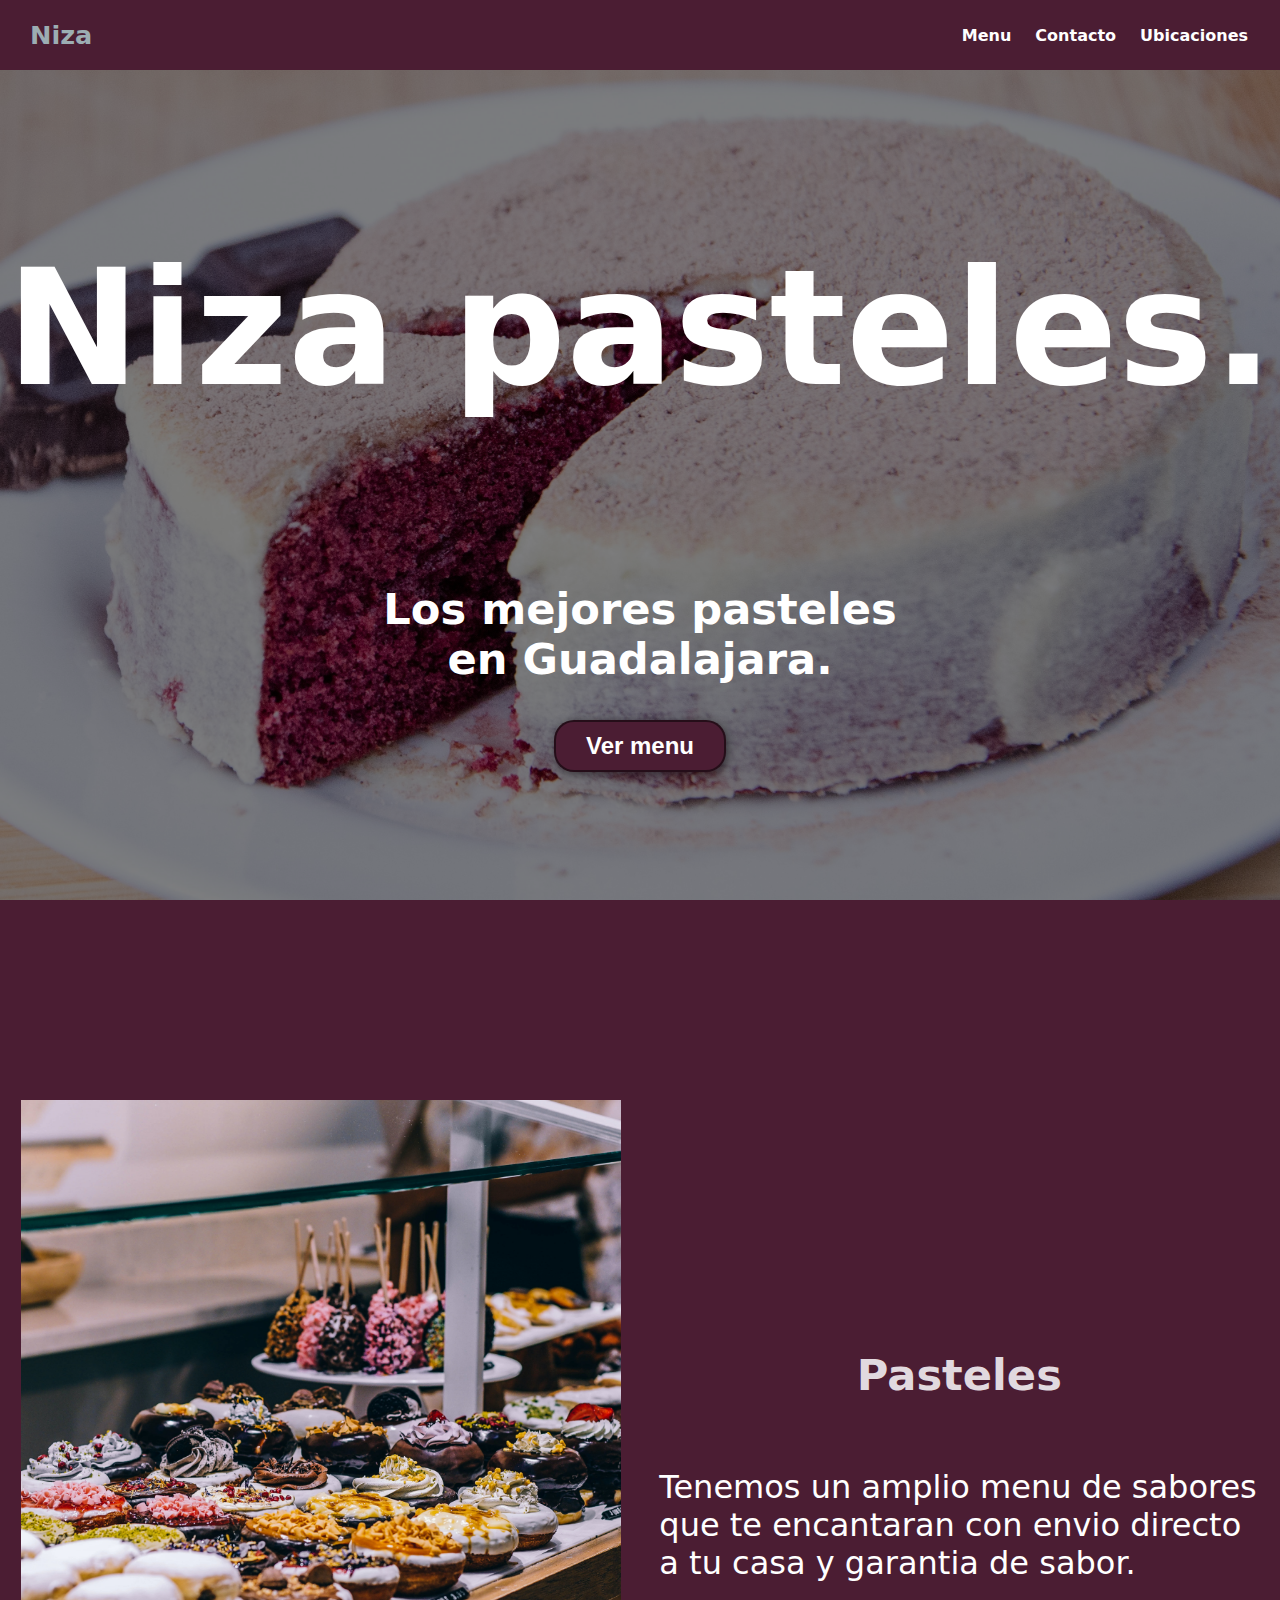
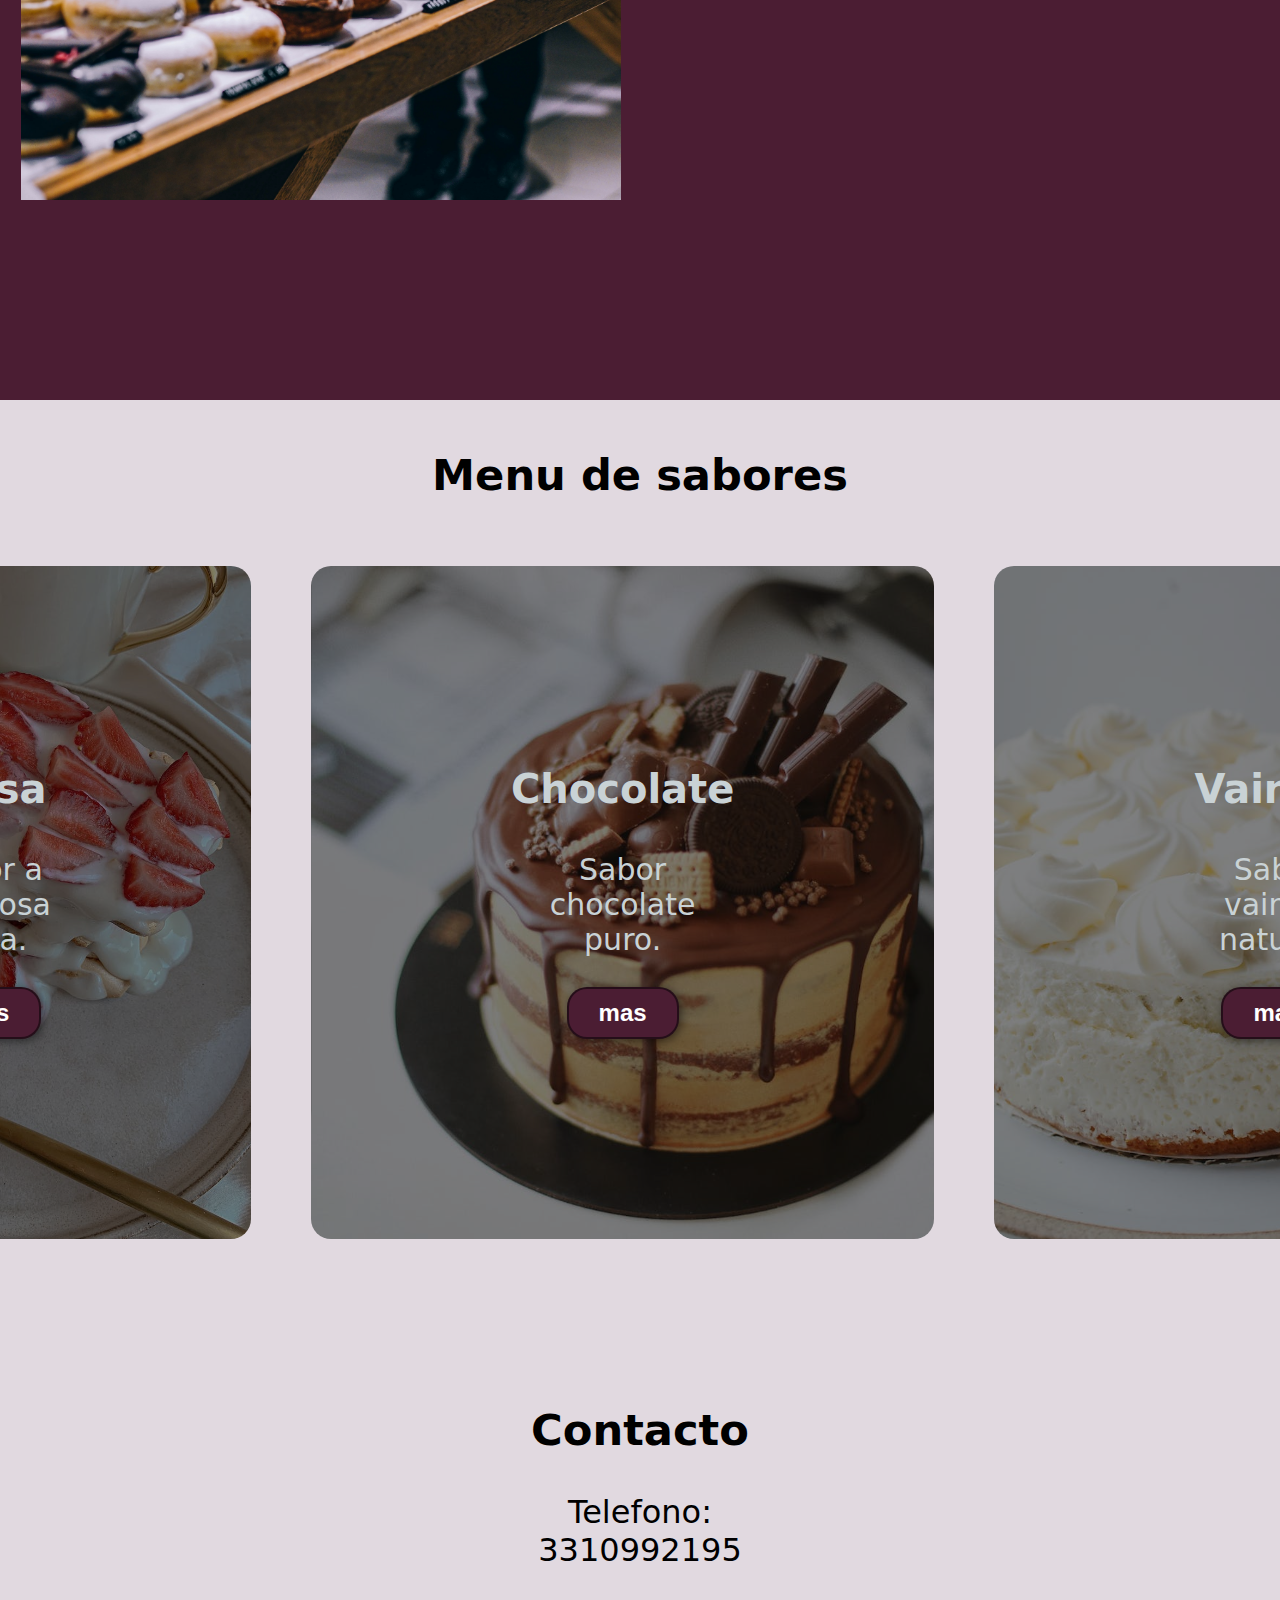
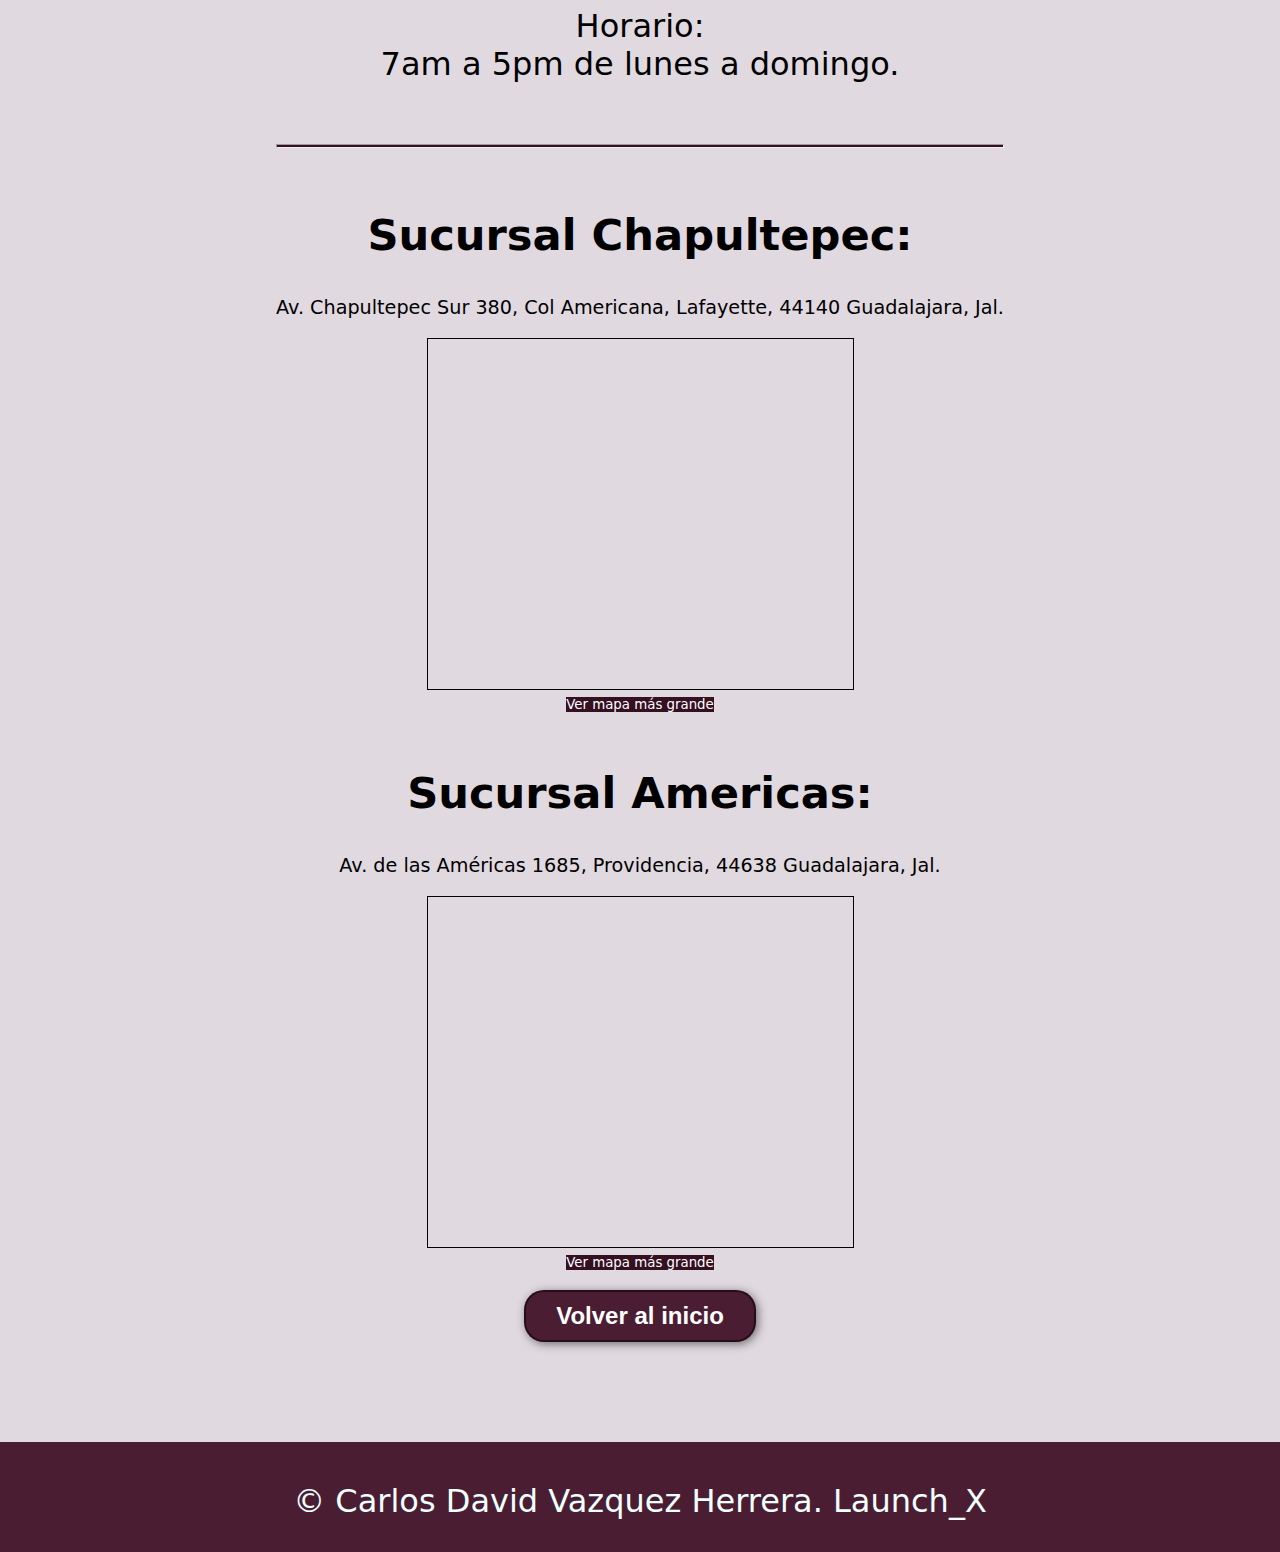
==== index.html @ 4c8d2325 "arreglos menores" ====
<!DOCTYPE html>
<html lang="en">
<head>
    <meta charset="UTF-8">
    <meta http-equiv="X-UA-Compatible" content="IE=edge">
    <meta name="viewport" content="width=device-width, initial-scale=1.0">
    <link rel="shortcut icon" href="./img/favicon.png">
    <link rel="stylesheet" href="./css/estilos_index.css">
    <title>Niza</title>
</head>
<body>
    <!--Barra de navegacion-->
    <header id="header">
        <div class="container">
            <p class="logo">Niza</p>
            <nav>
                <a href="#Menusabores">Menu</a>
                <a href="#envios">Contacto</a>
                <a href="#sucursales">Ubicaciones</a>
            </nav>
        </div>
    </header>

    <!--Encabezado de la pagina-->
    <section id="encabezado">
        <h1>Niza pasteles.</h1><br>
        <h2>Los mejores pasteles <br>en Guadalajara.</h2>
        <button><a href="./html/pedidios.html">Ver menu</a></button>
    </section>

    <!--Pasteles-->
    <section id="Pasteles">
        <div class="container">
            <div class="img-container"></div>
            <div class="texto">
                <h2><span class="color-acento">Pasteles</span></h2>
                <p>Tenemos un amplio menu de sabores que te encantaran con envio directo a tu casa y garantia de sabor.</p>
            </div>
        </div>
    </section>

    <!--Menu de sabores-->
    <section id="menuSabores">
        <div class="container">
            <h2 id="Menusabores">Menu de sabores</h2>
                <div class="sabores">
                    <div class="carta">
                        <h3>Fresa</h3>
                        <p>Sabor a deliciosa fresa.</p>
                        <button><a href="./html/pedidios.html">mas</a></button>
                    </div>
                    <div class="carta">
                        <h3>Chocolate</h3>
                        <p>Sabor chocolate puro.</p>
                        <button><a href="./html/pedidios.html">mas</a></button>
                    </div>
                    <div class="carta">
                        <h3>Vainilla</h3>
                        <p>Sabor vainilla natural.</p>
                        <button><a href="./html/pedidios.html">mas</a></button>
                    </div>
                </div>
        </div>
    </section>

    <!--Seccion de envios-->
    <section id="envios">
        <div class="container">
            <h2>Contacto</h2> 
            <p>Telefono:<br>3310992195<br><br>Horario:<br>7am a 5pm de lunes a domingo.</p><br><hr><br>
            <h2 id="sucursales">Sucursal Chapultepec:</h2>
            <h3>Av. Chapultepec Sur 380, Col Americana, Lafayette, 44140 Guadalajara, Jal.</h3>
            <iframe width="425" height="350" frameborder="0" scrolling="no" marginheight="0" marginwidth="0"
                src="https://www.openstreetmap.org/export/embed.html?bbox=-103.37368726730348%2C20.674643052337935%2C-103.36472868919374%2C20.67930056790069&amp;layer=mapnik"
                style="border: 1px solid black"></iframe><br /><small><a class="linkmap"
                    href="https://www.openstreetmap.org/#map=18/20.67697/-103.36921">Ver mapa más grande</a></small> <br><br>
            <h2>Sucursal Americas:</h2>
            <h3>Av. de las Américas 1685, Providencia, 44638 Guadalajara, Jal.</h3>
            <iframe width="425" height="350" frameborder="0" scrolling="no" marginheight="0" marginwidth="0"
                src="https://www.openstreetmap.org/export/embed.html?bbox=-103.37772667407991%2C20.687741950607055%2C-103.36876809597017%2C20.69239906419037&amp;layer=mapnik"
                style="border: 1px solid black"></iframe><br /><small><a class="linkmap"
                    href="https://www.openstreetmap.org/#map=18/20.69007/-103.37325">Ver mapa más grande</a></small><br><br>
            <button><a href="#header">Volver al inicio</a></button>
        </div>
    </section>
    <footer>
        <div class="container">
            <p>&copy; Carlos David Vazquez Herrera. Launch_X</p>
        </div>
    </footer>
</body>
</html>
---- css/estilos_index.css ----
html {
    scroll-behavior: smooth;
    scroll-padding: 90px;
    background-color:#4b1d33;
}
body{
    font-family:system-ui, -apple-system, BlinkMacSystemFont, 'Segoe UI', Roboto, Oxygen, Ubuntu, Cantarell, 'Open Sans', 'Helvetica Neue', sans-serif;
    margin: 0;
}
h1 { font-size: 3.5em;}
h2 { font-size: 2.7em;}
h3 { font-size: 2.5em;}
p {font-size: 2.0em;}
ul {list-style: none;}
li {font-size: 1.25em;}
a { 
    text-decoration: none;
    color: #ffffff;
} 
hr{
    background-color: #341021;
    padding: 1px;
}

button{
    font-size: 1.5em;
    font-weight: bold;
    padding: 10px 30px;
    border-radius: 20px;
    border: 2px solid rgba(0, 0, 0, 0.5);
    box-shadow: 2px 2px 10px rgba(0, 0, 0, 0.5);
    color: rgb(255, 255, 255);
    background-color: #4b1d33;
}
button:hover{
    background-color: #341021;
}
.container{
    max-width: 1400px;
    margin: auto;
}
.color-acento{
    color: #e1d9df;
}

header {
    background-color: #4b1d33;
    color: rgb(255, 255, 255);
}
header .logo{
    margin: 0;
    padding: 20px 30px;
    font-weight: bold;
    font-size: 1.6em;
}
.logo:hover{
    color: rgb(156,173,179);
}
header .container{
    display: flex;
    flex-direction: column;
    align-items: center;
}
header nav{
    display: flex;
    flex-direction: column;
    text-align: center;
    padding-bottom: 23px;
}
header a{
    padding: 5px 12px;
    text-decoration: none;
    font-weight: bold;
    color: rgb(255, 255, 255);
}
header a:hover{
    color: rgb(156, 173, 179);
}

#encabezado{
    display: flex;
    align-items: center;
    justify-content: center;
    text-align: center;
    flex-direction: column;
    height: 100vh;
    color: rgb(255, 255, 255);
    background-image:linear-gradient(
        0deg,
            rgba(0, 0, 0, 0.5),
            rgba(0, 0, 0, 0.5)
    )
    ,url("../img/pastel-encabezado.jpg");
    background-repeat: no-repeat;
    background-size: cover;
    background-position: center center;
}

#Pasteles .container{
    text-align: center;
    padding: 200px 12px;
    color: rgb(255, 255, 255);
    background-color: #4b1d33;
}
#menuSabores{
    background-color: #e1d9e0; 
    text-align: center;

}
#menuSabores .container{
    padding: 0px 12px;
    padding-top: 100px;
}
#menuSabores h2{
    margin-top: 0;
}
#menuSabores p{
    display: none;
    font-size: 3.2em;
}
#menuSabores .carta{
    background-position: center center;
    background-size: cover;
    color: rgb(201, 210, 213);
    padding: 50px;
    margin: 30px;
    border-radius: 20px;
}
.carta:first-child {
    background-image: linear-gradient(0deg,
            rgba(0, 0, 0, 0.5),
            rgba(0, 0, 0, 0.5)), url("../img/pastel-fresa.jpeg");

}

.carta:nth-child(2) {
    background-image: linear-gradient(0deg,
            rgba(0, 0, 0, 0.5),
            rgba(0, 0, 0, 0.5)), url("../img/pastel-chocolate.jpeg");
}


.carta:nth-child(3) {
    background-image: linear-gradient(0deg,
            rgba(0, 0, 0, 0.5),
            rgba(0, 0, 0, 0.5)), url("../img/pastel-vainilla.jpeg");
}

#menuSabores .container {
    text-align: center;
    padding: 100px 12px;
    padding-top: 50px;
}

#envios {
    display: flex;
    flex-direction: column;
    justify-content: center;
    align-items: center;
    text-align: center;
    background-color: #e1d9e0;
    height: auto;
    /*padding-bottom: 300px; */
}
#envios h3 {
    font-size: larger;
    font-weight: lighter;
}
#envios p{
    padding: 2px 100px;
}
#envios .linkmap{
    background-color: #341021;
}

#envios button{
    color: rgb(255, 255, 255);
    margin-bottom: 100px;
}
footer .container{
    height: 110px;
    display: flex;
    justify-content: center;
    align-items: flex-end;
    color: azure;
}

@media (min-width: 720px){
    header{
        position:fixed;
        width: 100%;
    }
    header .container{
        flex-direction: row;
        justify-content: space-between;
    }
    header nav{
        flex-direction: row;
        padding-bottom: 0;
        padding-right: 20px;
    }
    #encabezado h1{
        font-size: 10em;
    }
    #Pasteles .container{
        display: flex;
        justify-content: space-evenly;
    }
    #Pasteles .texto{
        width: 50%;
        max-width: 600px;
        text-align: initial;
        padding-left: 30px;
        display: flex;
        flex-direction: column;
        align-items: center;
    }
    #Pasteles h2{
        margin-top: 250px;
    }
    #Pasteles .img-container{
        background-image: url("../img/pasteles.jpg");
        background-size: cover;
        background-position: center center;
        height: 700px;
        width: 600px;
    }
    #menuSabores .sabores{
        display: flex;
        justify-content: center;
    }
    #menuSabores p{
        display: block;
        margin-bottom: 30px;
        font-size: 30px;
    }
    #menuSabores h3{
        margin-top: 0;
    }
    #menuSabores .carta{
        padding: 200px;
        background-size: cover;
    }
    #sabores .container{
        text-align: initial;
    }
    
}
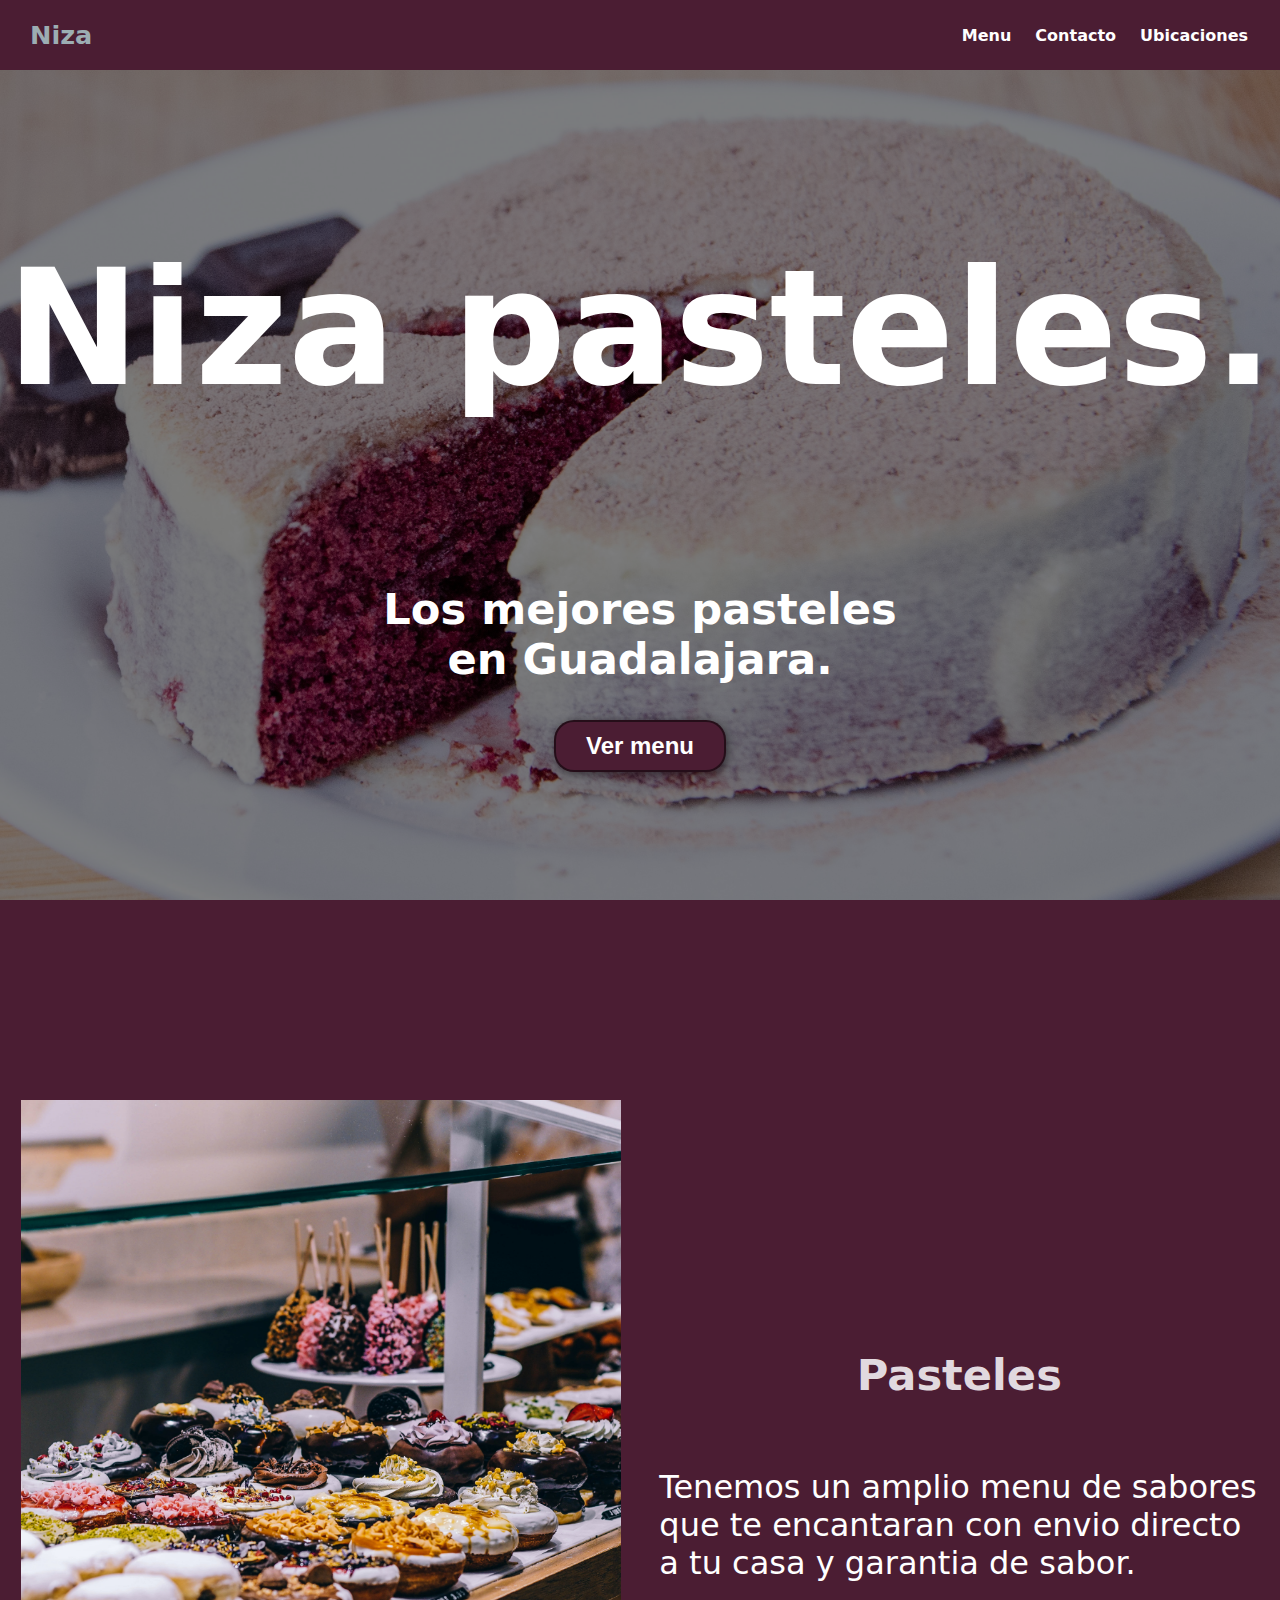
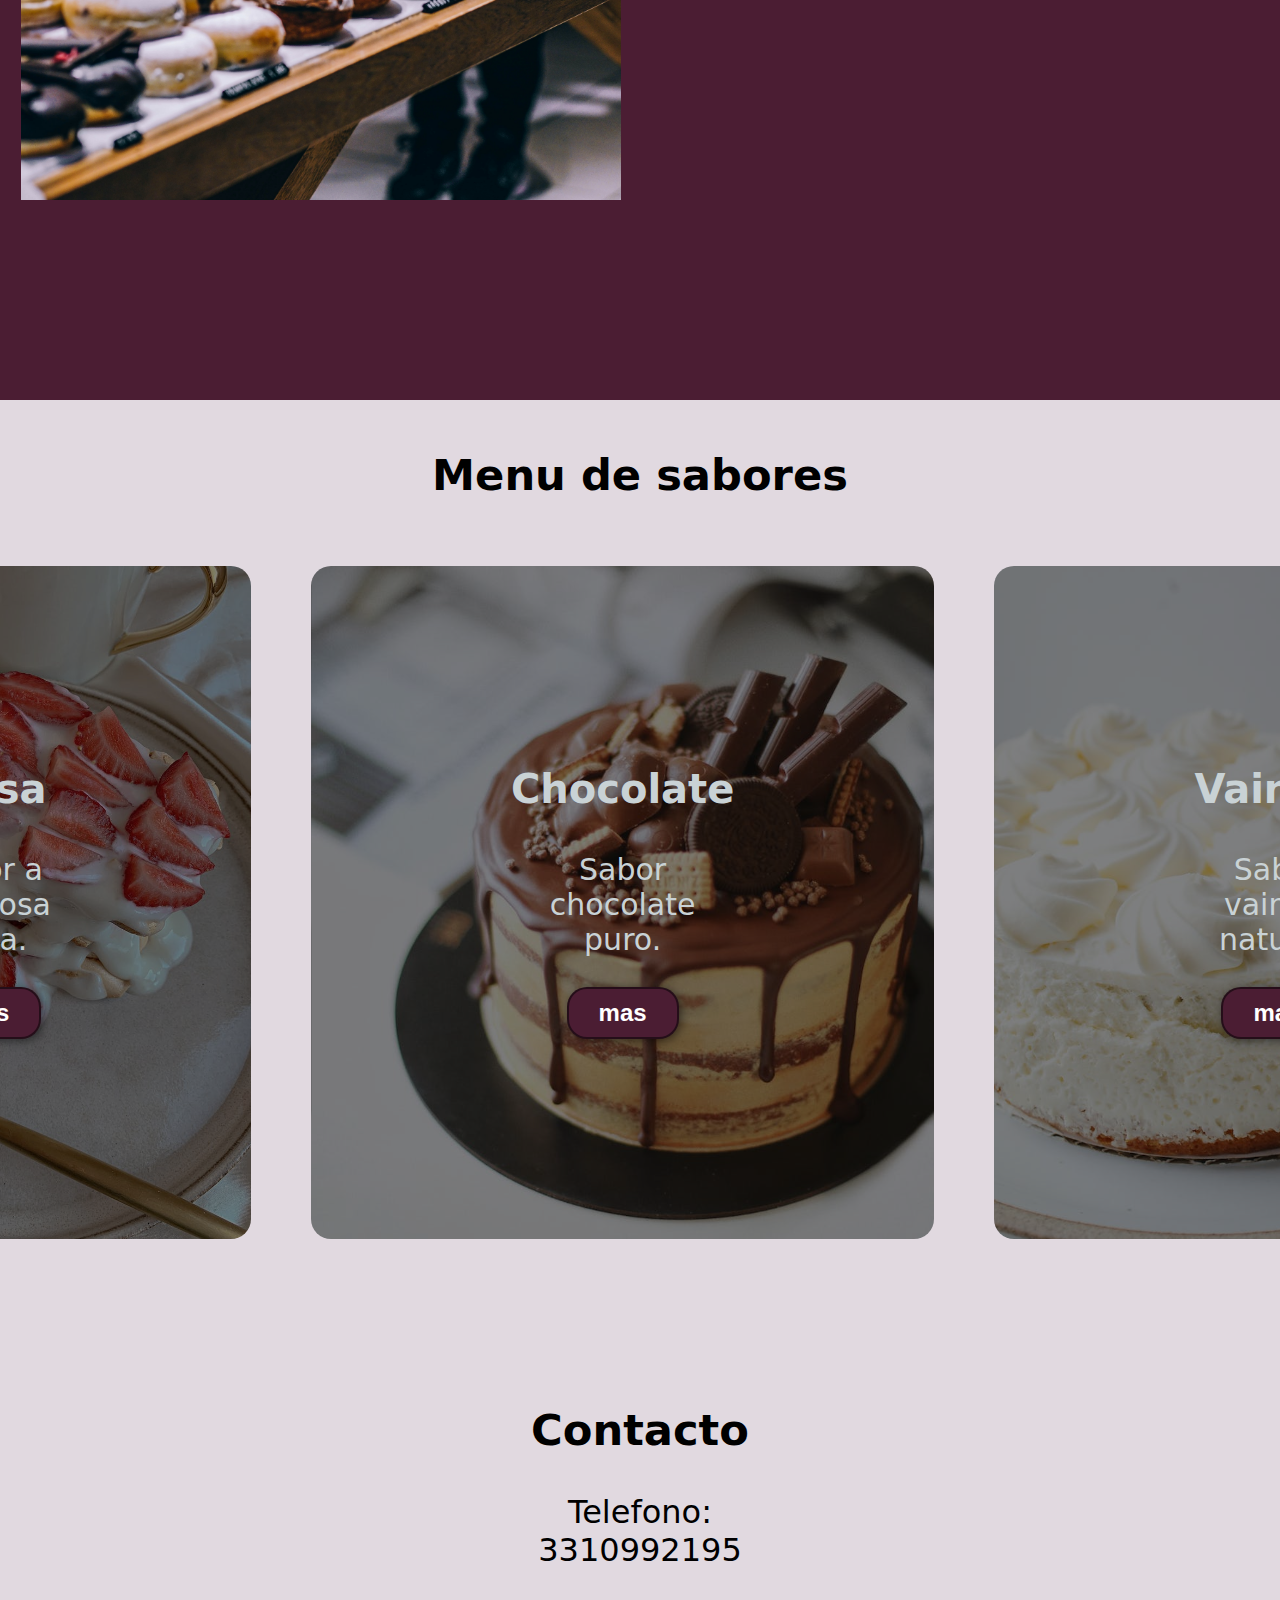
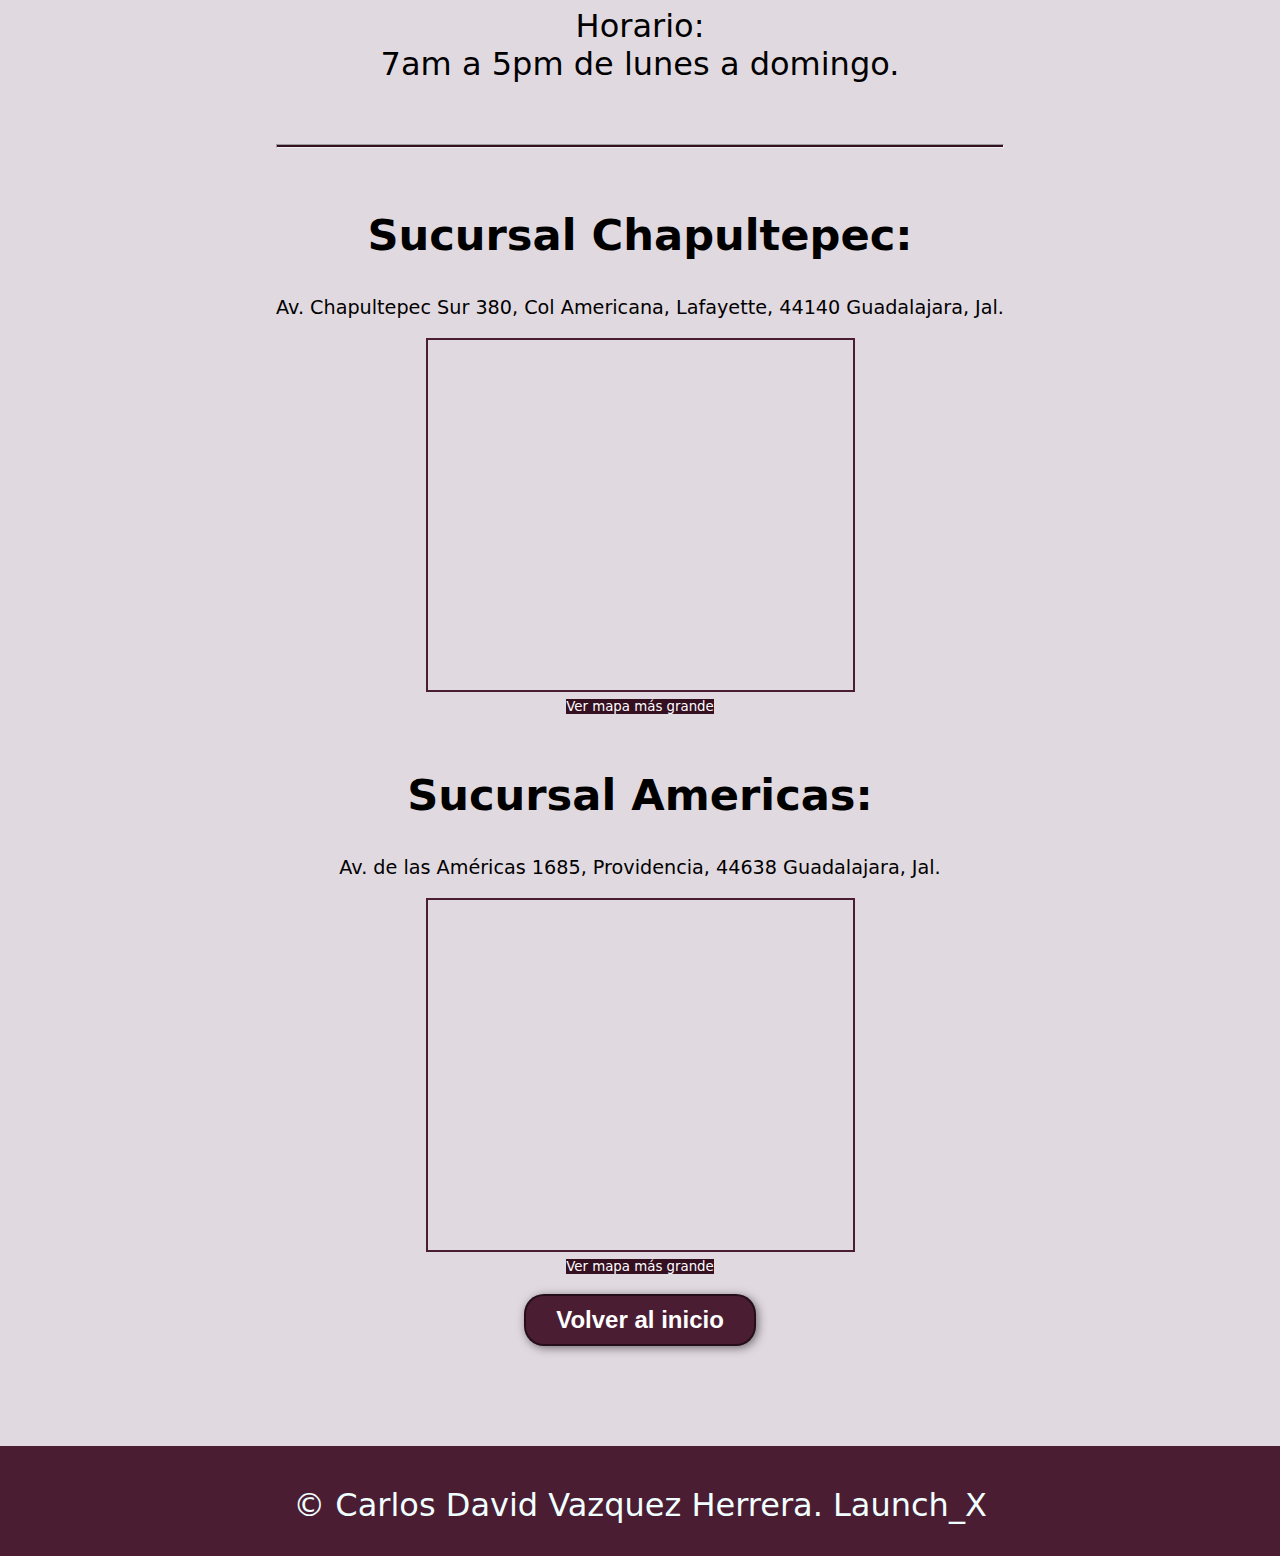
==== commit 4518a17c: "arreglos menores" ====
--- a/index.html
+++ b/index.html
@@ -63,7 +63,7 @@
         </div>
     </section>
 
-    <!--Seccion de envios-->
+    <!--Seccion de ubicaciones-->
     <section id="envios">
         <div class="container">
             <h2>Contacto</h2> 
@@ -72,13 +72,13 @@
             <h3>Av. Chapultepec Sur 380, Col Americana, Lafayette, 44140 Guadalajara, Jal.</h3>
             <iframe width="425" height="350" frameborder="0" scrolling="no" marginheight="0" marginwidth="0"
                 src="https://www.openstreetmap.org/export/embed.html?bbox=-103.37368726730348%2C20.674643052337935%2C-103.36472868919374%2C20.67930056790069&amp;layer=mapnik"
-                style="border: 1px solid black"></iframe><br /><small><a class="linkmap"
+                style="border: 2px solid #4b1d33"></iframe><br /><small><a class="linkmap"
                     href="https://www.openstreetmap.org/#map=18/20.67697/-103.36921">Ver mapa más grande</a></small> <br><br>
             <h2>Sucursal Americas:</h2>
             <h3>Av. de las Américas 1685, Providencia, 44638 Guadalajara, Jal.</h3>
             <iframe width="425" height="350" frameborder="0" scrolling="no" marginheight="0" marginwidth="0"
                 src="https://www.openstreetmap.org/export/embed.html?bbox=-103.37772667407991%2C20.687741950607055%2C-103.36876809597017%2C20.69239906419037&amp;layer=mapnik"
-                style="border: 1px solid black"></iframe><br /><small><a class="linkmap"
+                style="border: 2px solid #4b1d33"></iframe><br /><small><a class="linkmap"
                     href="https://www.openstreetmap.org/#map=18/20.69007/-103.37325">Ver mapa más grande</a></small><br><br>
             <button><a href="#header">Volver al inicio</a></button>
         </div>
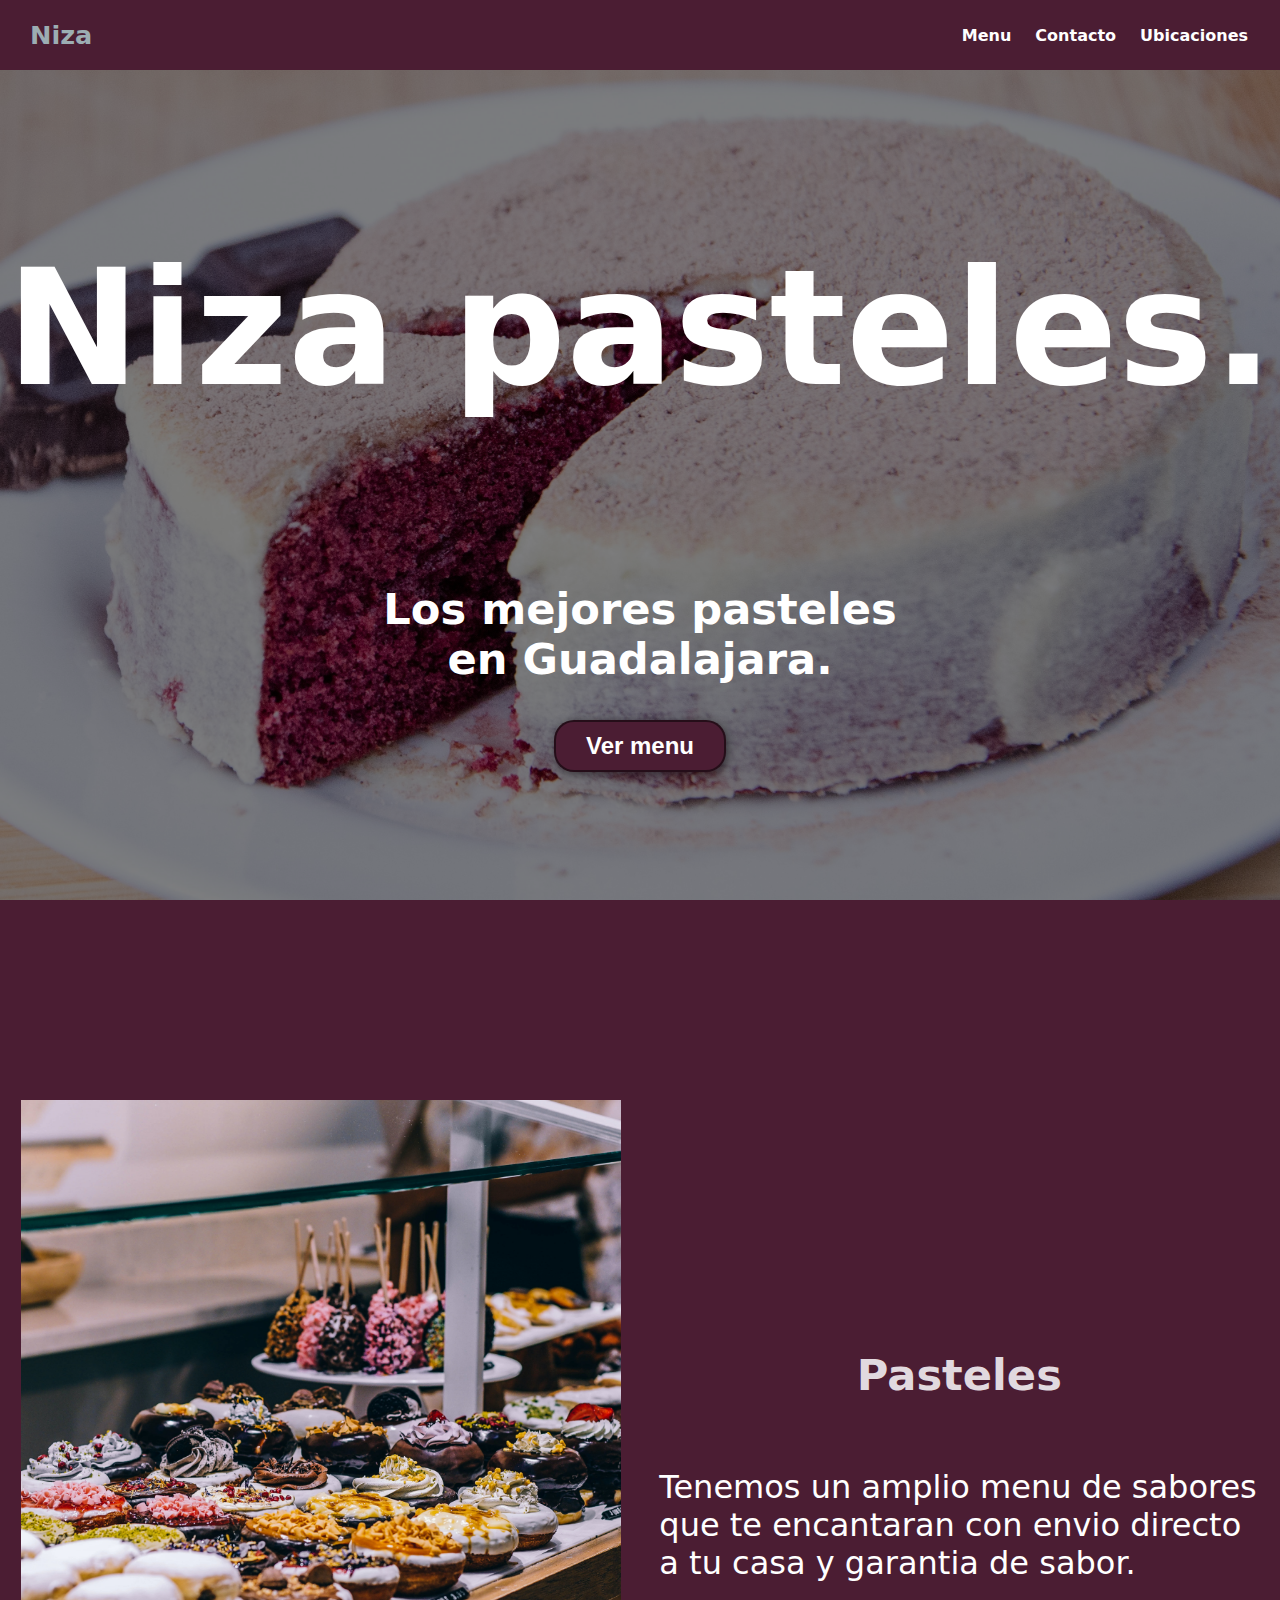
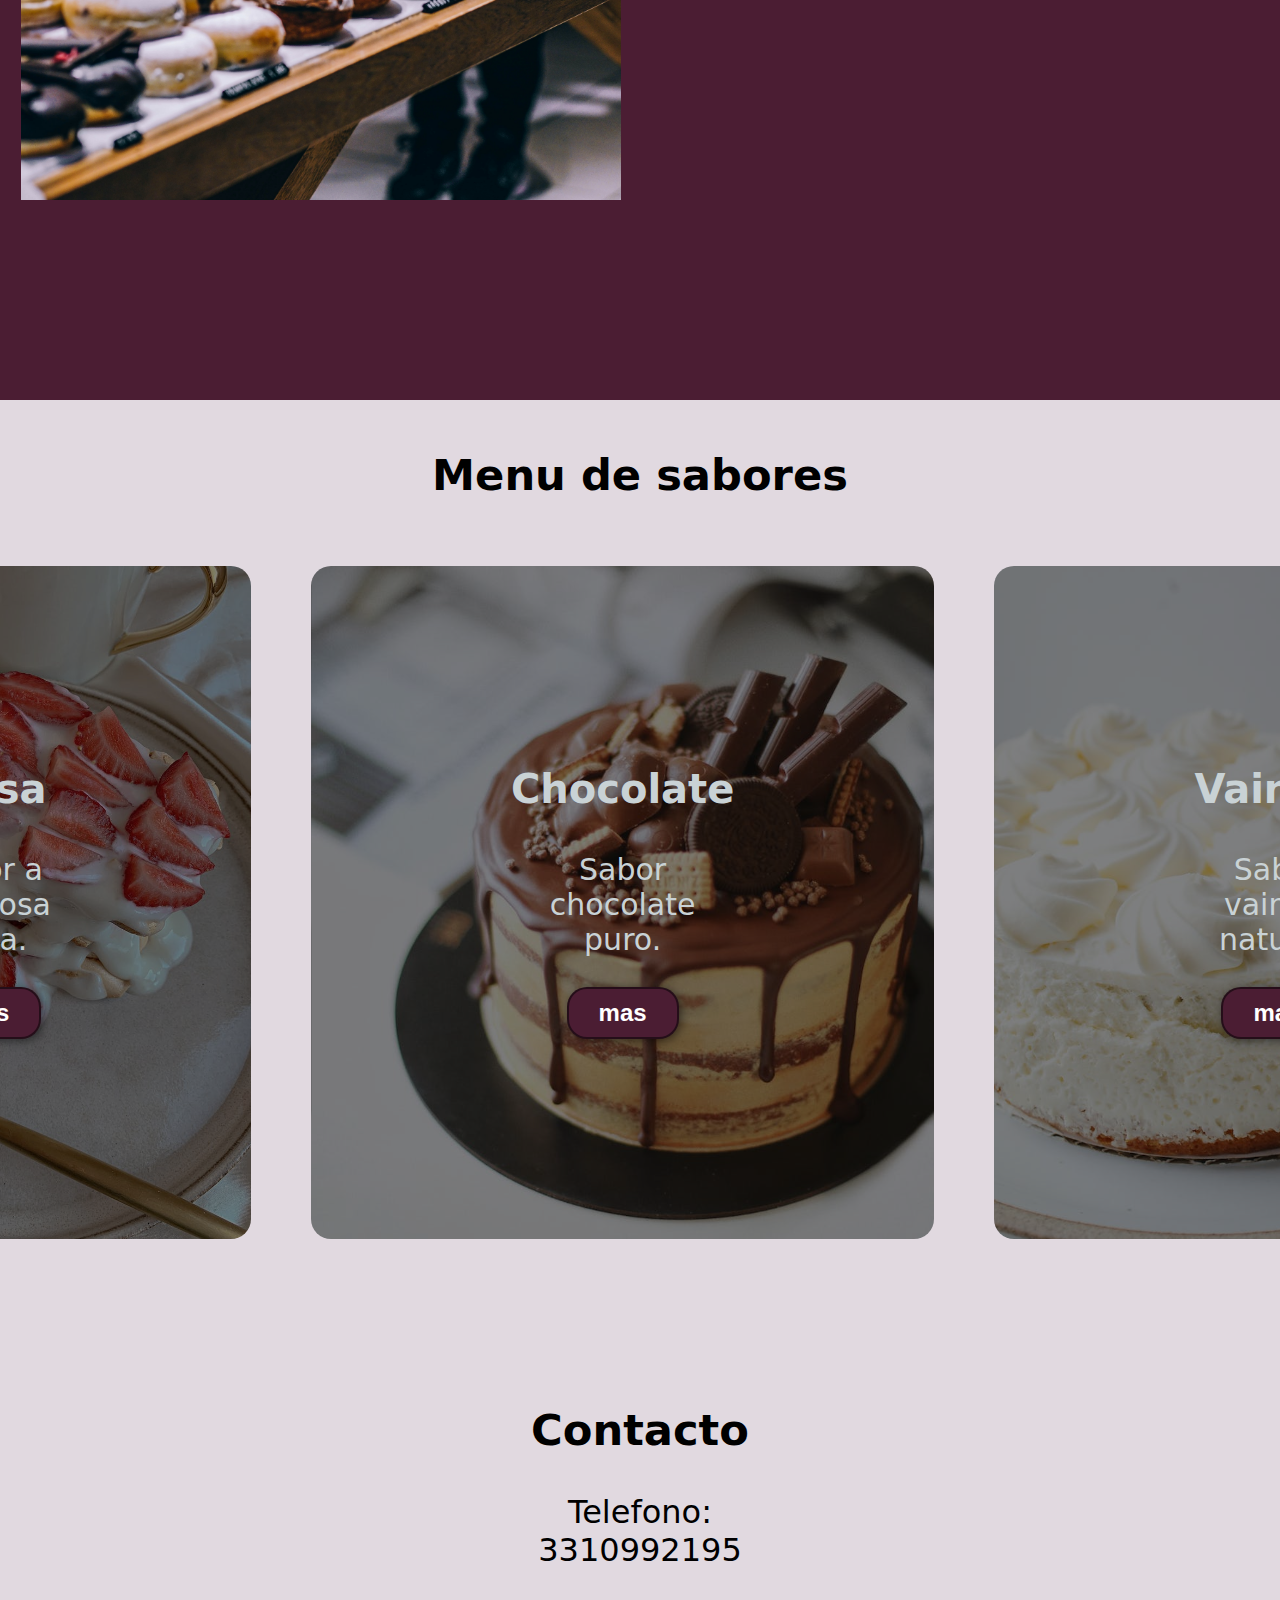
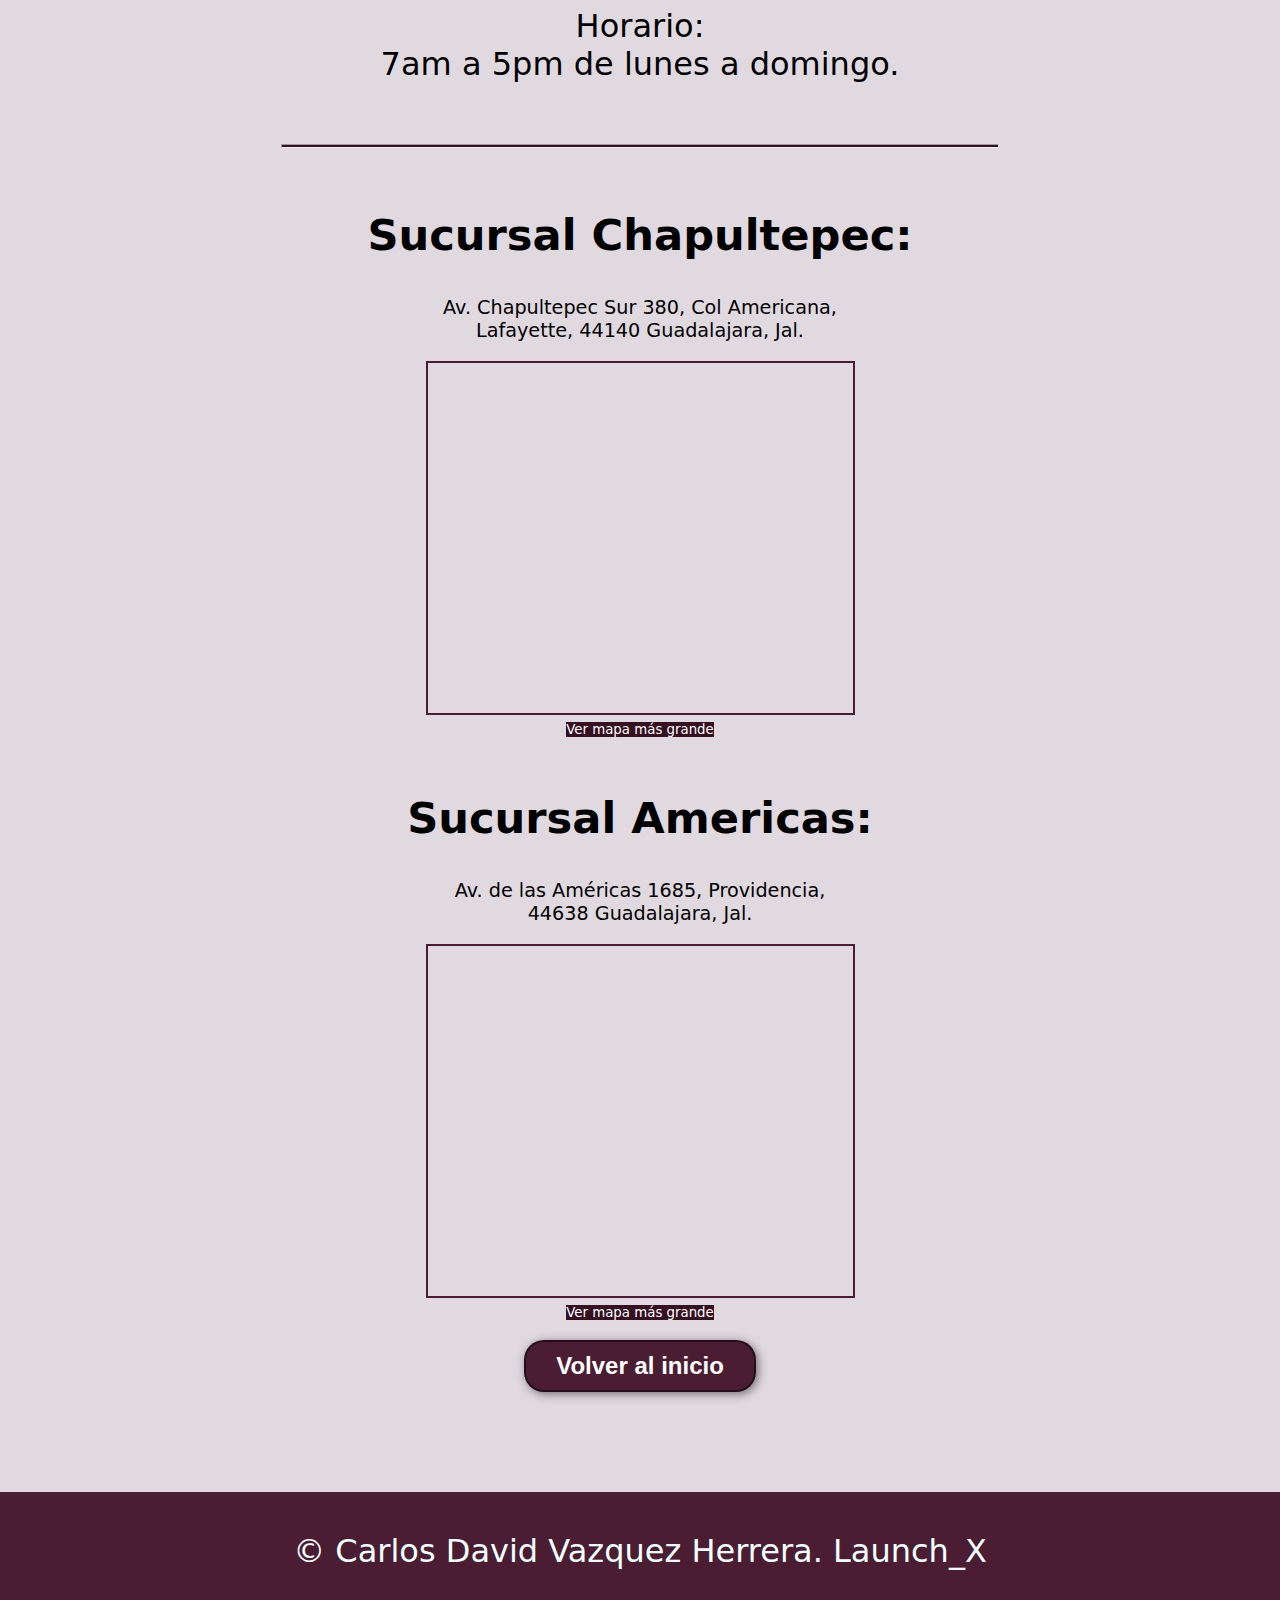
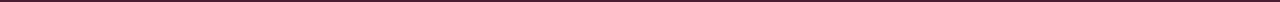
==== commit d32578fb: "arreglos menores de la direccion de las sucursales" ====
--- a/index.html
+++ b/index.html
@@ -69,14 +69,14 @@
             <h2>Contacto</h2> 
             <p>Telefono:<br>3310992195<br><br>Horario:<br>7am a 5pm de lunes a domingo.</p><br><hr><br>
             <h2 id="sucursales">Sucursal Chapultepec:</h2>
-            <h3>Av. Chapultepec Sur 380, Col Americana, Lafayette, 44140 Guadalajara, Jal.</h3>
+            <h3>Av. Chapultepec Sur 380, Col Americana,<br> Lafayette, 44140 Guadalajara, Jal.</h3>
             <iframe width="425" height="350" frameborder="0" scrolling="no" marginheight="0" marginwidth="0"
                 src="https://www.openstreetmap.org/export/embed.html?bbox=-103.37368726730348%2C20.674643052337935%2C-103.36472868919374%2C20.67930056790069&amp;layer=mapnik"
                 style="border: 2px solid #4b1d33"></iframe><br /><small><a class="linkmap"
                     href="https://www.openstreetmap.org/#map=18/20.67697/-103.36921">Ver mapa más grande</a></small> <br><br>
             <h2>Sucursal Americas:</h2>
-            <h3>Av. de las Américas 1685, Providencia, 44638 Guadalajara, Jal.</h3>
-            <iframe width="425" height="350" frameborder="0" scrolling="no" marginheight="0" marginwidth="0"
+            <h3>Av. de las Américas 1685, Providencia,<br> 44638 Guadalajara, Jal.</h3>
+            <iframe width="425" height="350" frameborder="0" scrolling="no" marginheight="0" marginwidth="0" 
                 src="https://www.openstreetmap.org/export/embed.html?bbox=-103.37772667407991%2C20.687741950607055%2C-103.36876809597017%2C20.69239906419037&amp;layer=mapnik"
                 style="border: 2px solid #4b1d33"></iframe><br /><small><a class="linkmap"
                     href="https://www.openstreetmap.org/#map=18/20.69007/-103.37325">Ver mapa más grande</a></small><br><br>
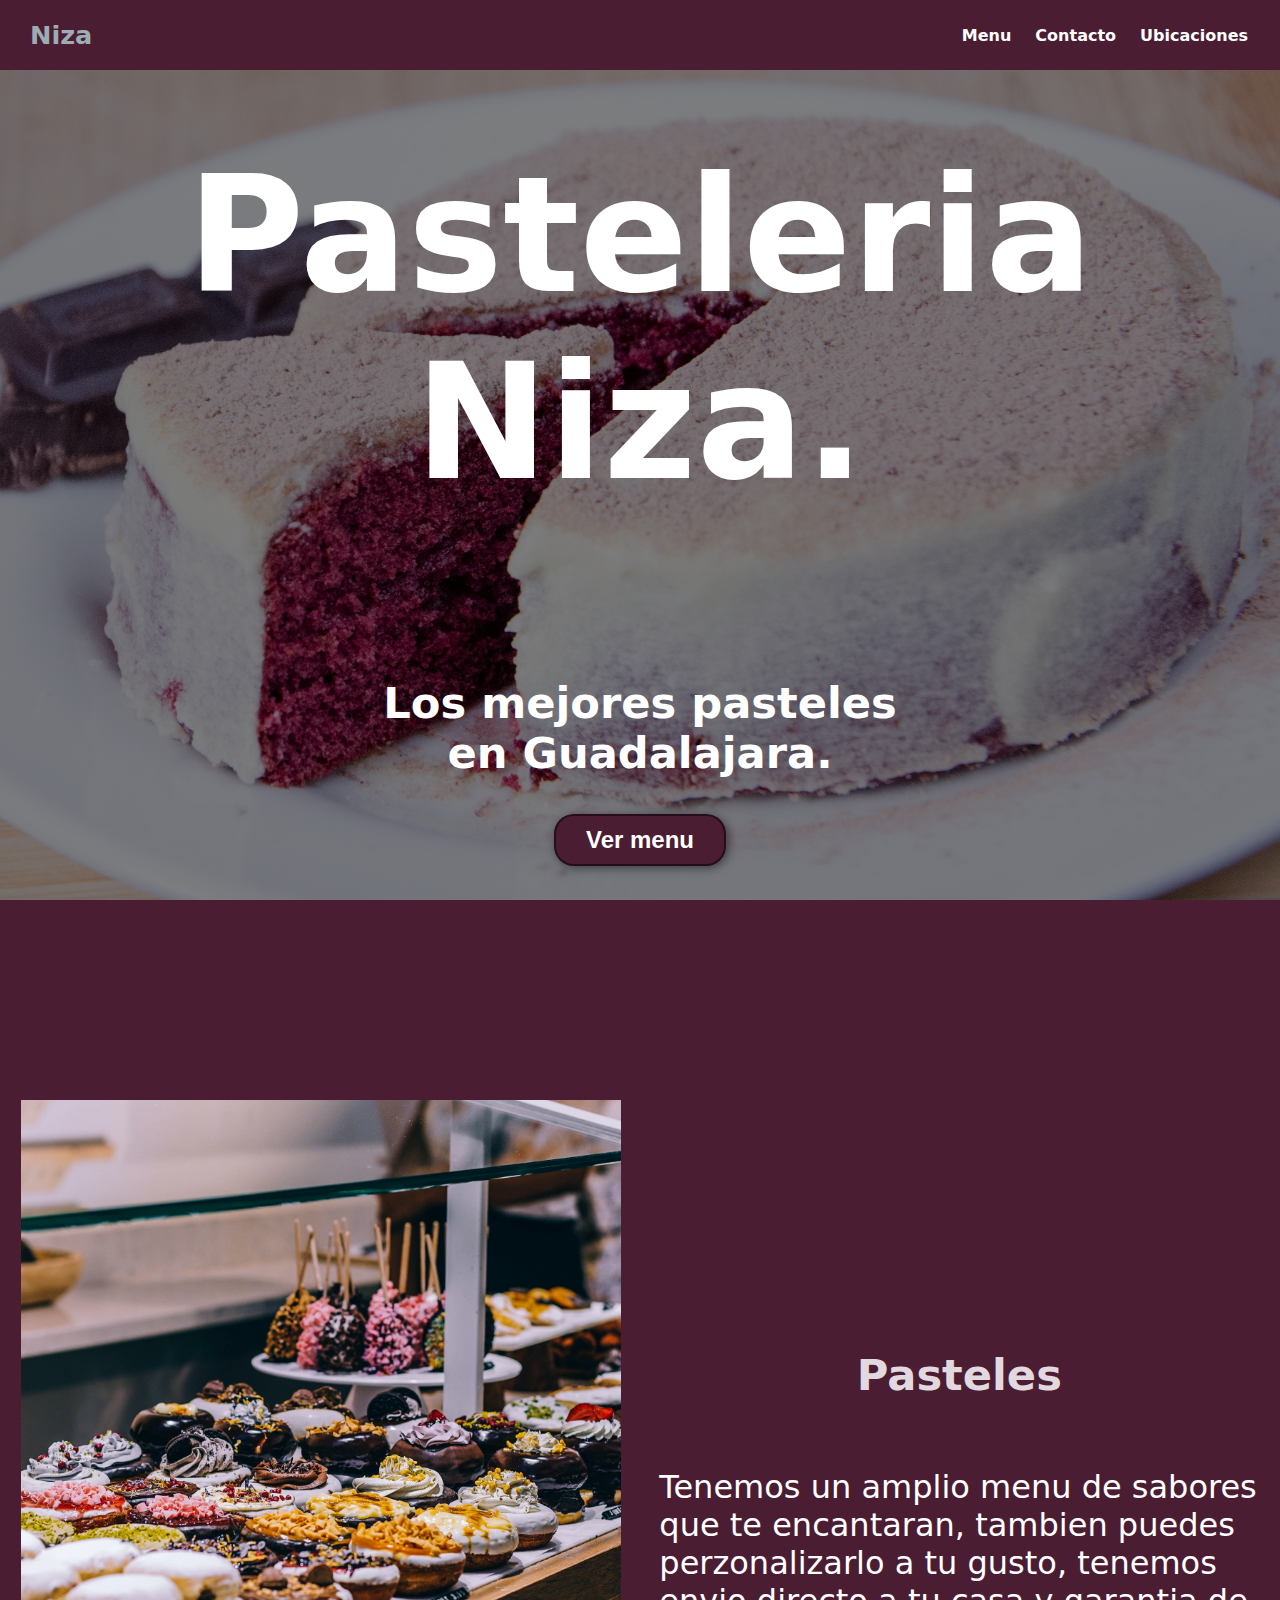
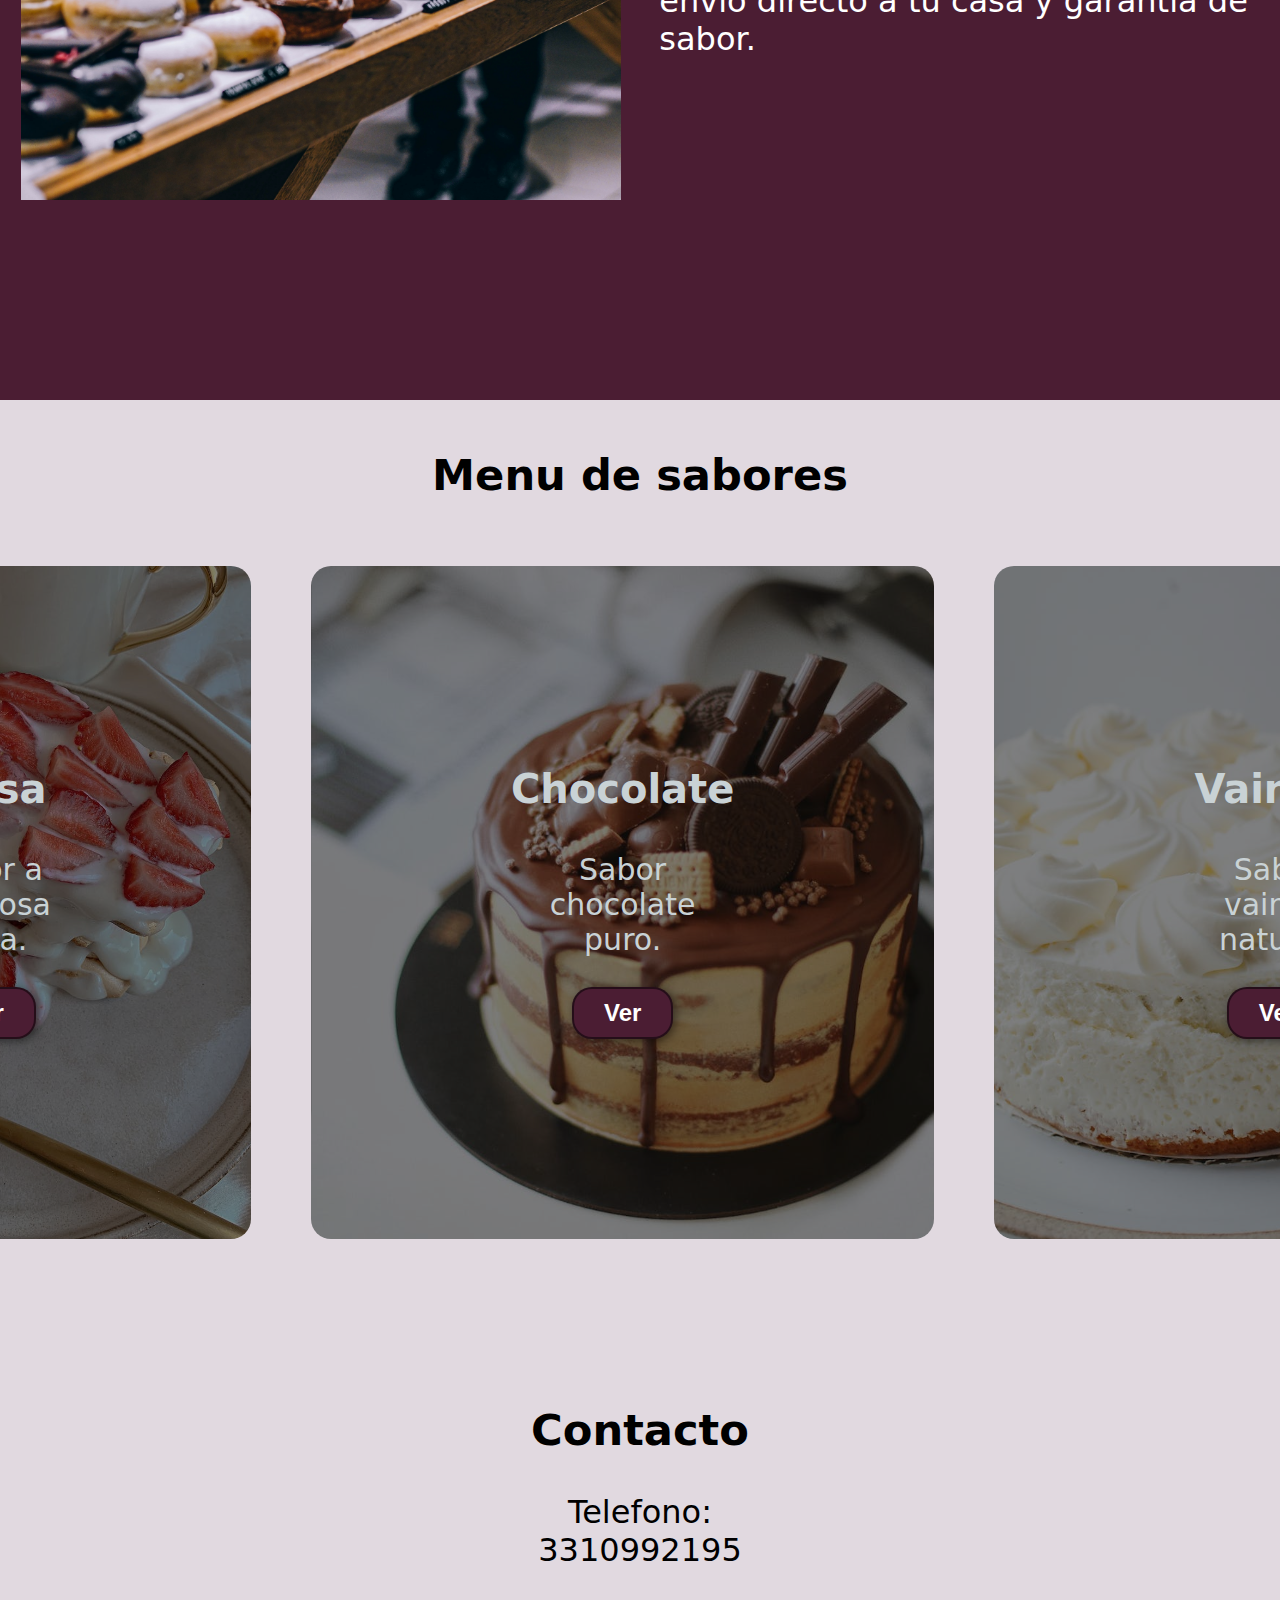
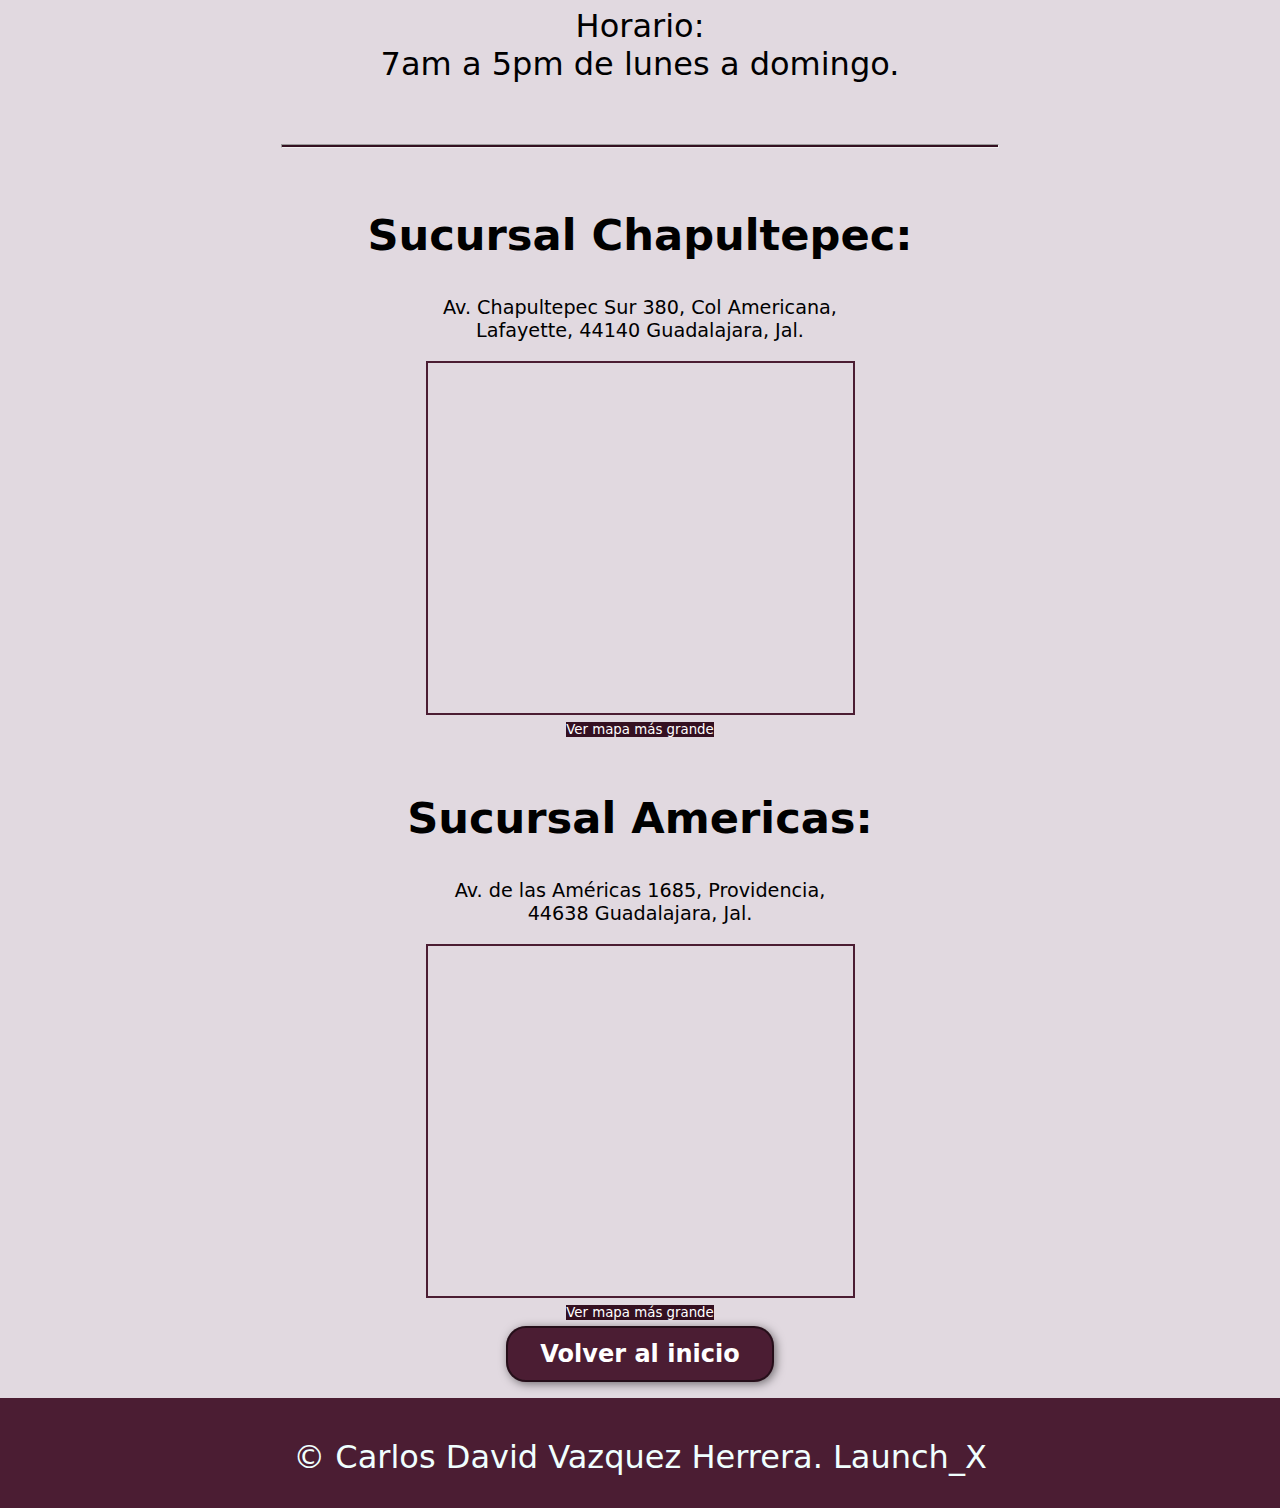
==== commit 87344546: "se corrigieron bugs menores" ====
--- a/index.html
+++ b/index.html
@@ -23,7 +23,7 @@
 
     <!--Encabezado de la pagina-->
     <section id="encabezado">
-        <h1>Niza pasteles.</h1><br>
+        <h1>Pasteleria<br>Niza.</h1><br>
         <h2>Los mejores pasteles <br>en Guadalajara.</h2>
         <button><a href="./html/pedidios.html">Ver menu</a></button>
     </section>
@@ -34,7 +34,7 @@
             <div class="img-container"></div>
             <div class="texto">
                 <h2><span class="color-acento">Pasteles</span></h2>
-                <p>Tenemos un amplio menu de sabores que te encantaran con envio directo a tu casa y garantia de sabor.</p>
+                <p>Tenemos un amplio menu de sabores que te encantaran, tambien puedes perzonalizarlo a tu gusto, tenemos envio directo a tu casa y garantia de sabor.</p>
             </div>
         </div>
     </section>
@@ -47,17 +47,17 @@
                     <div class="carta">
                         <h3>Fresa</h3>
                         <p>Sabor a deliciosa fresa.</p>
-                        <button><a href="./html/pedidios.html">mas</a></button>
+                        <button><a href="./html/pedidios.html">Ver</a></button>
                     </div>
                     <div class="carta">
                         <h3>Chocolate</h3>
                         <p>Sabor chocolate puro.</p>
-                        <button><a href="./html/pedidios.html">mas</a></button>
+                        <button><a href="./html/pedidios.html">Ver</a></button>
                     </div>
                     <div class="carta">
                         <h3>Vainilla</h3>
                         <p>Sabor vainilla natural.</p>
-                        <button><a href="./html/pedidios.html">mas</a></button>
+                        <button><a href="./html/pedidios.html">Ver</a></button>
                     </div>
                 </div>
         </div>
@@ -80,7 +80,7 @@
                 src="https://www.openstreetmap.org/export/embed.html?bbox=-103.37772667407991%2C20.687741950607055%2C-103.36876809597017%2C20.69239906419037&amp;layer=mapnik"
                 style="border: 2px solid #4b1d33"></iframe><br /><small><a class="linkmap"
                     href="https://www.openstreetmap.org/#map=18/20.69007/-103.37325">Ver mapa más grande</a></small><br><br>
-            <button><a href="#header">Volver al inicio</a></button>
+            <a class="button" href="#header">Volver al inicio</a>
         </div>
     </section>
     <footer>
--- a/css/estilos_index.css
+++ b/css/estilos_index.css
@@ -21,6 +21,16 @@
     background-color: #341021;
     padding: 1px;
 }
+.button{
+    font-size: 1.5em;
+    font-weight: bold;
+    padding: 12px 32px;
+    border-radius: 20px;
+    border: 2px solid rgba(0, 0, 0, 0.5);
+    box-shadow: 2px 2px 10px rgba(0, 0, 0, 0.5);
+    color: rgb(255, 255, 255);
+    background-color: #4b1d33;
+}
 
 button{
     font-size: 1.5em;
@@ -160,7 +170,7 @@
     text-align: center;
     background-color: #e1d9e0;
     height: auto;
-    /*padding-bottom: 300px; */
+    padding-bottom: 30px;
 }
 #envios h3 {
     font-size: larger;
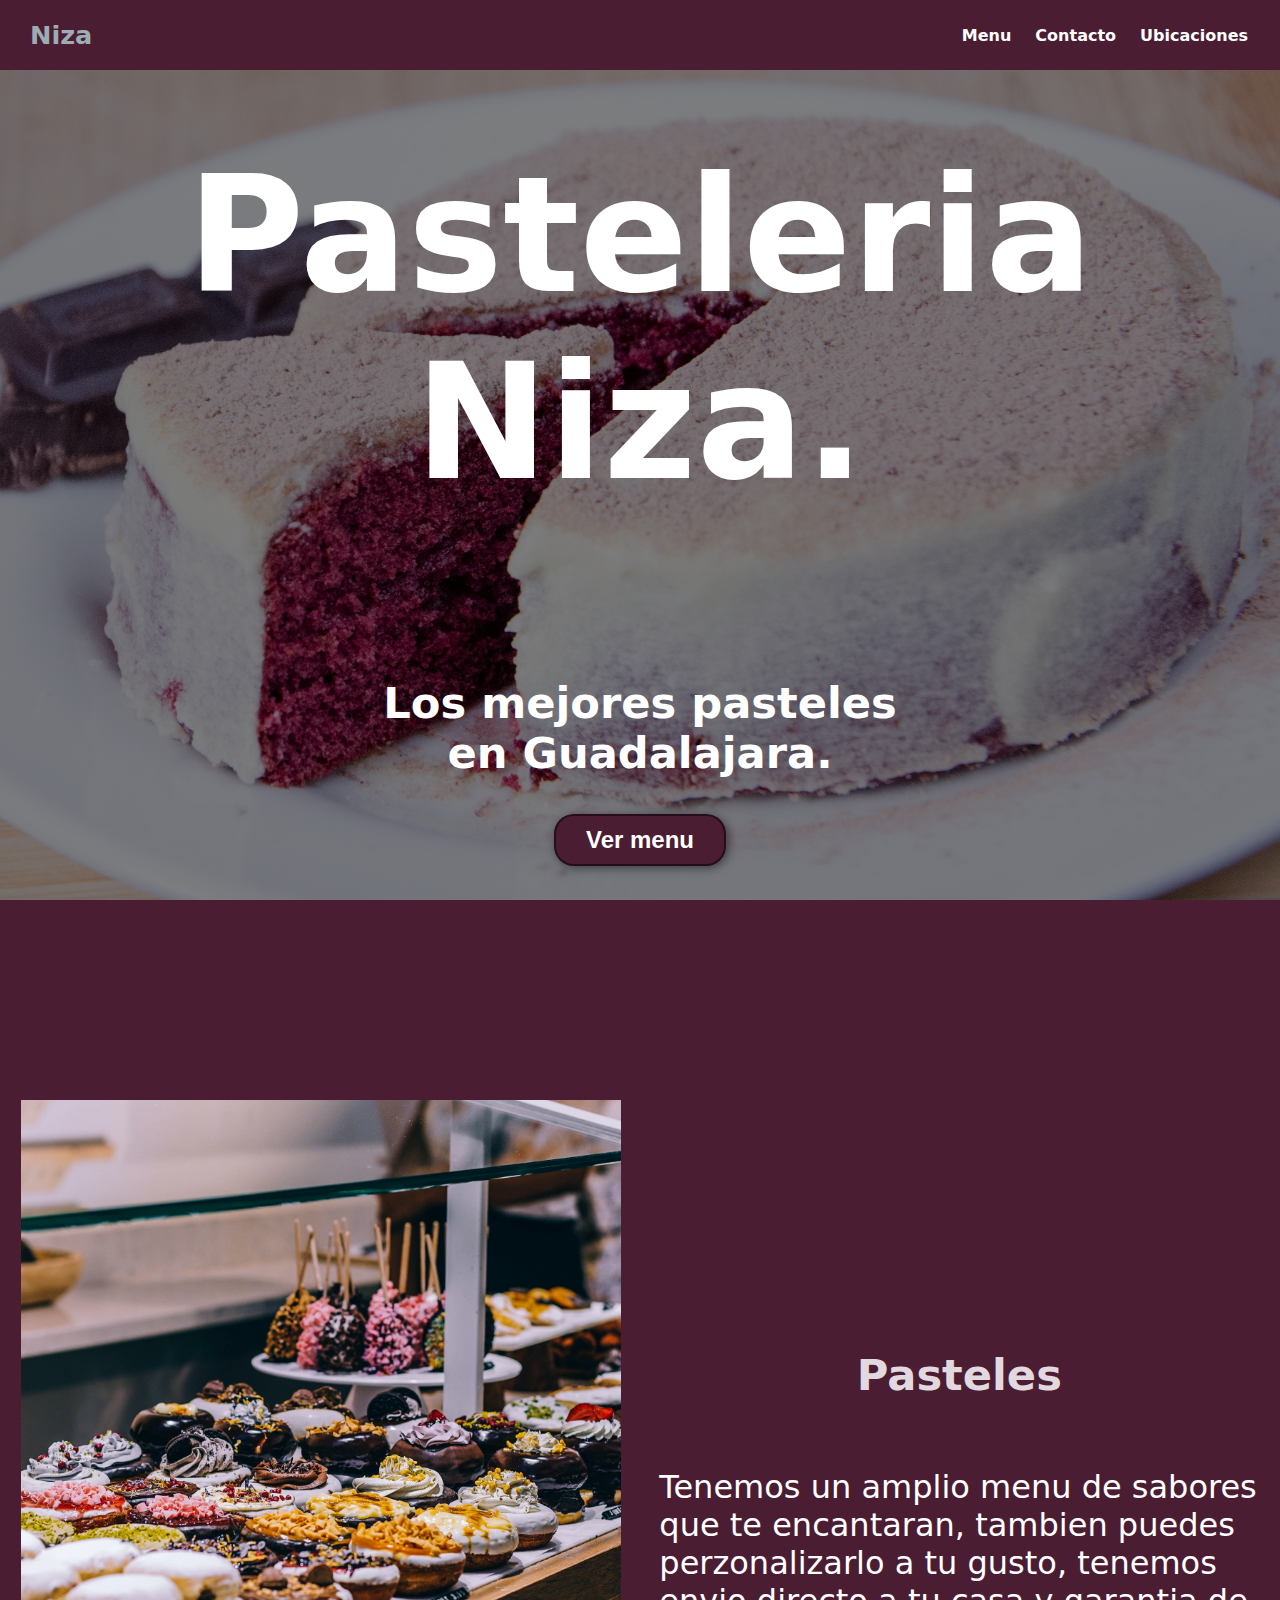
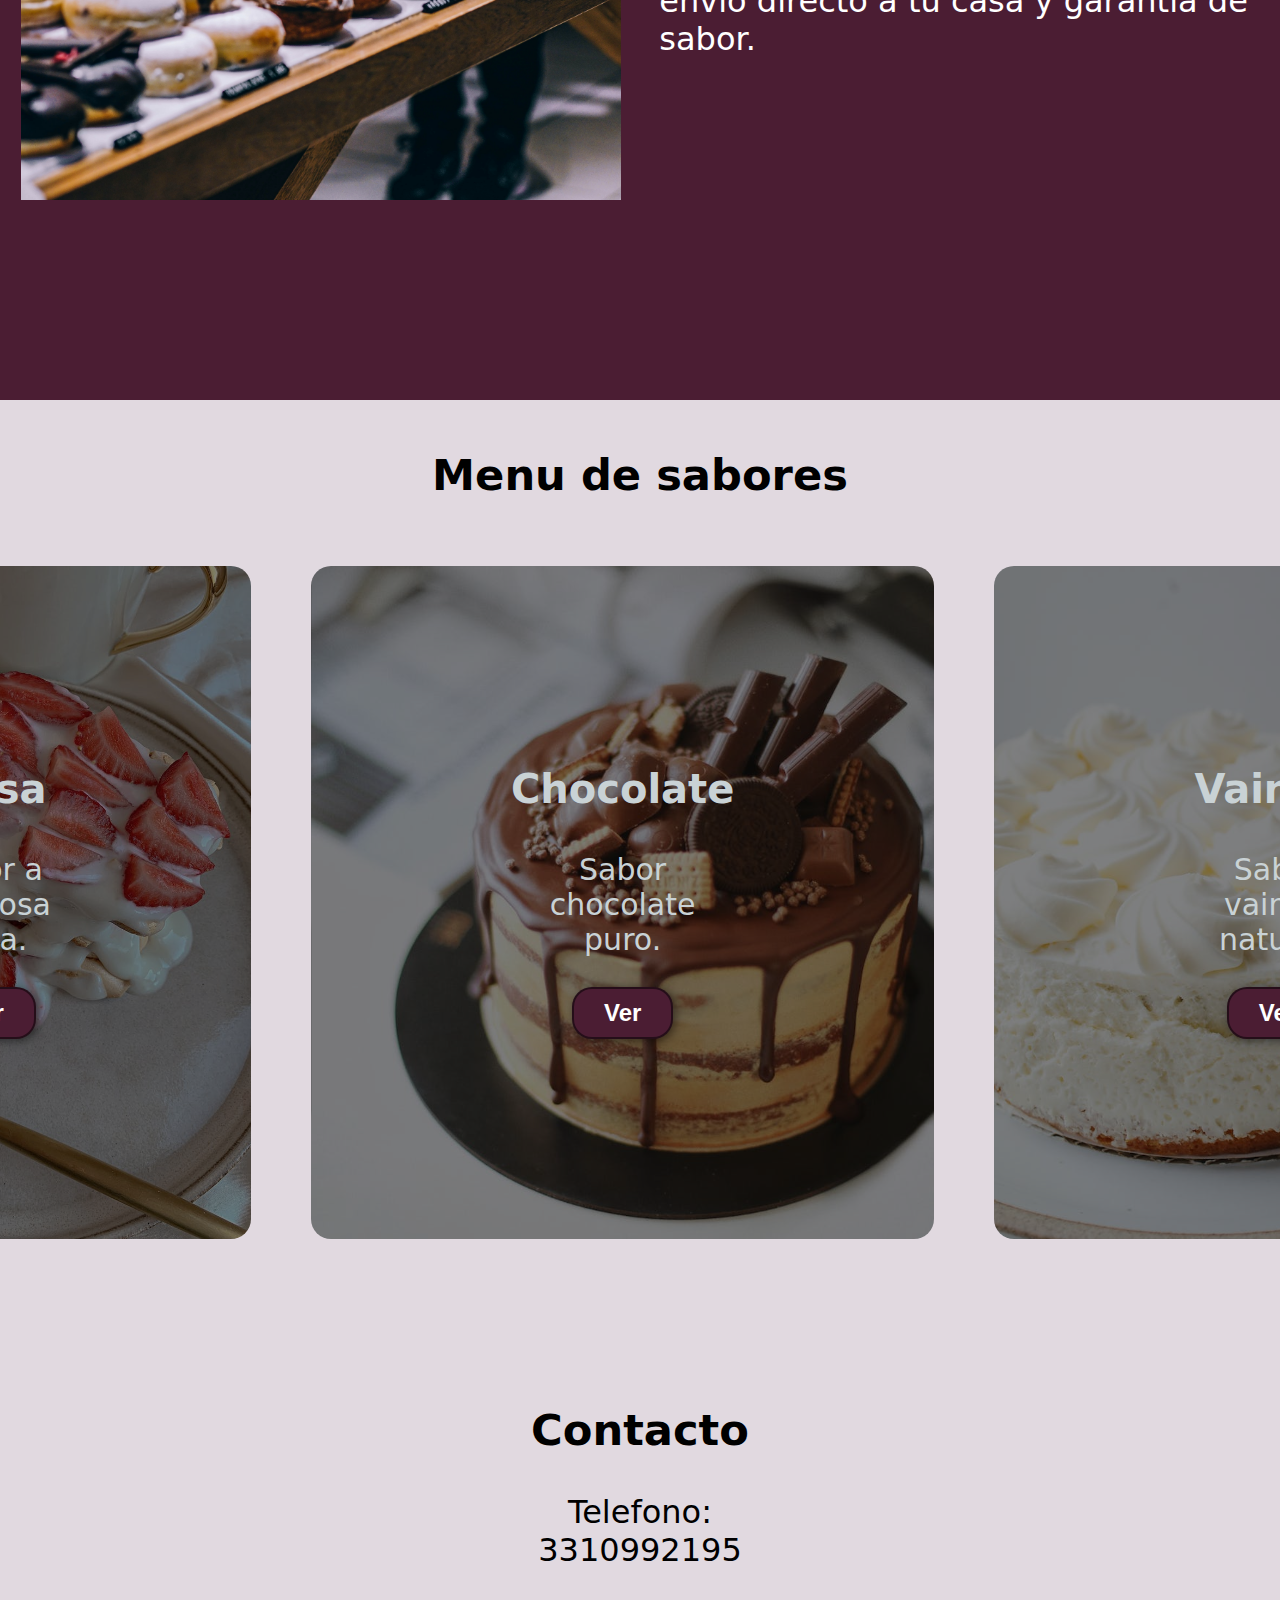
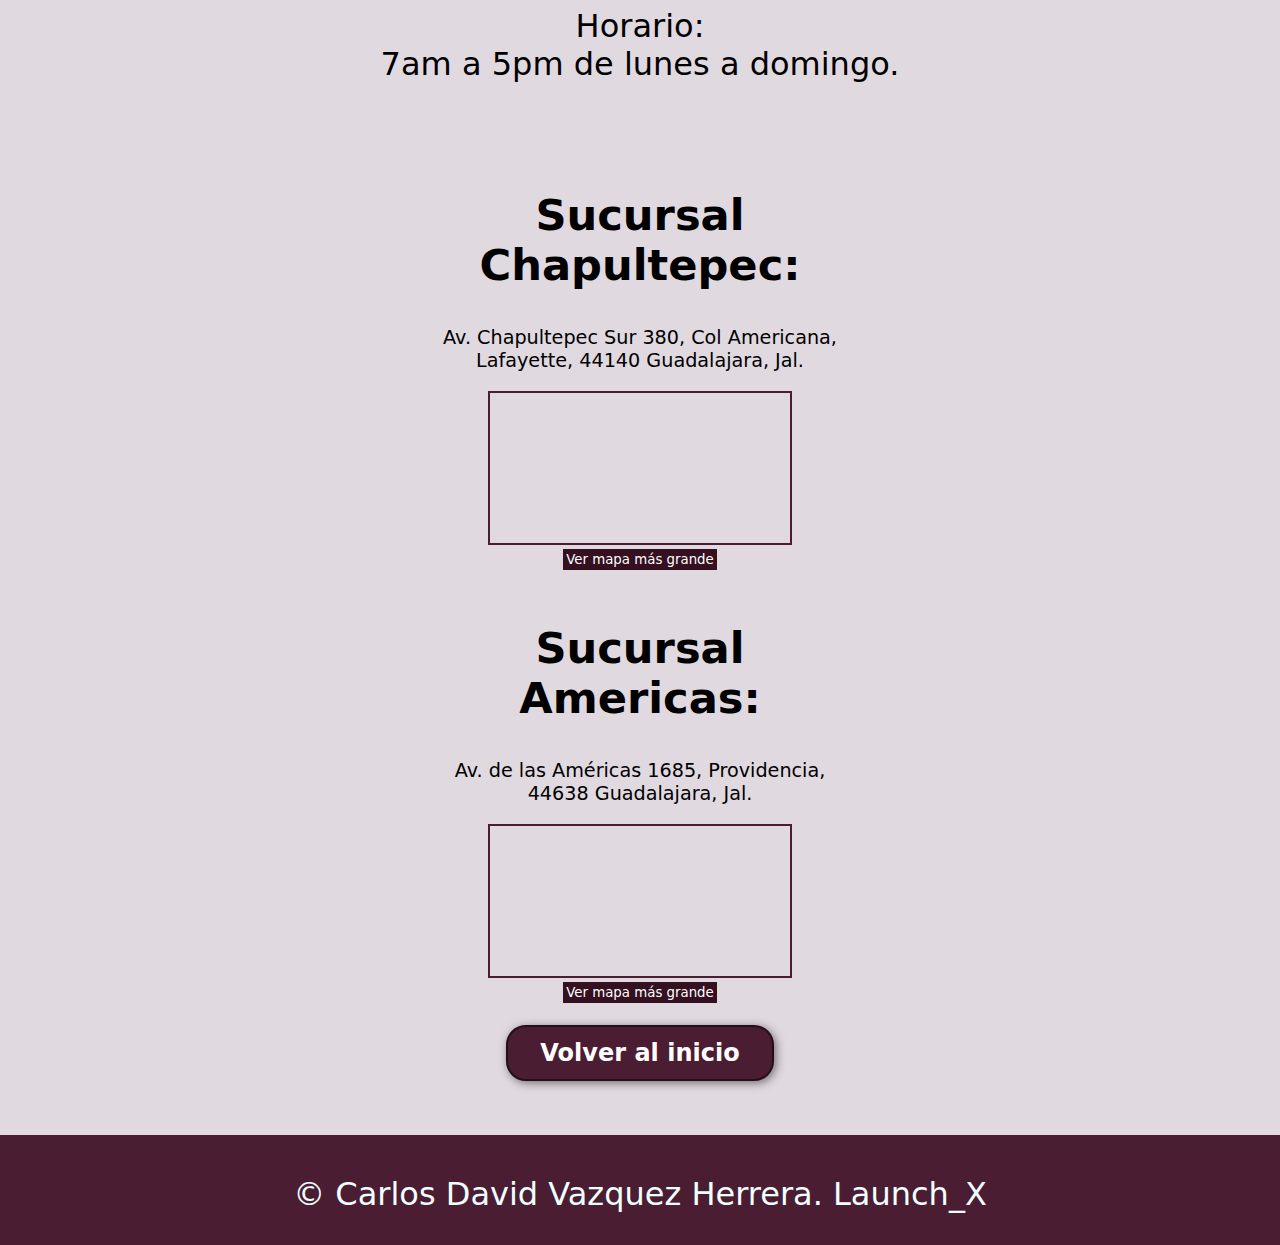
==== commit 1c0df8d3: "se corrigieron bugs menores" ====
--- a/index.html
+++ b/index.html
@@ -67,20 +67,22 @@
     <section id="envios">
         <div class="container">
             <h2>Contacto</h2> 
-            <p>Telefono:<br>3310992195<br><br>Horario:<br>7am a 5pm de lunes a domingo.</p><br><hr><br>
-            <h2 id="sucursales">Sucursal Chapultepec:</h2>
+            <p>Telefono:<br>3310992195<br><br>Horario:<br>7am a 5pm de lunes a domingo.</p><br><br>
+
+            <h2 id="sucursales">Sucursal<br>Chapultepec:</h2>
             <h3>Av. Chapultepec Sur 380, Col Americana,<br> Lafayette, 44140 Guadalajara, Jal.</h3>
-            <iframe width="425" height="350" frameborder="0" scrolling="no" marginheight="0" marginwidth="0"
+            <iframe
                 src="https://www.openstreetmap.org/export/embed.html?bbox=-103.37368726730348%2C20.674643052337935%2C-103.36472868919374%2C20.67930056790069&amp;layer=mapnik"
                 style="border: 2px solid #4b1d33"></iframe><br /><small><a class="linkmap"
                     href="https://www.openstreetmap.org/#map=18/20.67697/-103.36921">Ver mapa más grande</a></small> <br><br>
-            <h2>Sucursal Americas:</h2>
+
+            <h2 id="sucursales">Sucursal<br>Americas:</h2>
             <h3>Av. de las Américas 1685, Providencia,<br> 44638 Guadalajara, Jal.</h3>
-            <iframe width="425" height="350" frameborder="0" scrolling="no" marginheight="0" marginwidth="0" 
+            <iframe  
                 src="https://www.openstreetmap.org/export/embed.html?bbox=-103.37772667407991%2C20.687741950607055%2C-103.36876809597017%2C20.69239906419037&amp;layer=mapnik"
                 style="border: 2px solid #4b1d33"></iframe><br /><small><a class="linkmap"
-                    href="https://www.openstreetmap.org/#map=18/20.69007/-103.37325">Ver mapa más grande</a></small><br><br>
-            <a class="button" href="#header">Volver al inicio</a>
+                    href="https://www.openstreetmap.org/#map=18/20.69007/-103.37325">Ver mapa más grande</a></small><br><br><br>
+            <a class="button" href="#header">Volver al inicio</a><br><br><br>
         </div>
     </section>
     <footer>
--- a/css/estilos_index.css
+++ b/css/estilos_index.css
@@ -181,12 +181,9 @@
 }
 #envios .linkmap{
     background-color: #341021;
-}
-
-#envios button{
-    color: rgb(255, 255, 255);
-    margin-bottom: 100px;
-}
+    padding: 3px;
+}
+
 footer .container{
     height: 110px;
     display: flex;
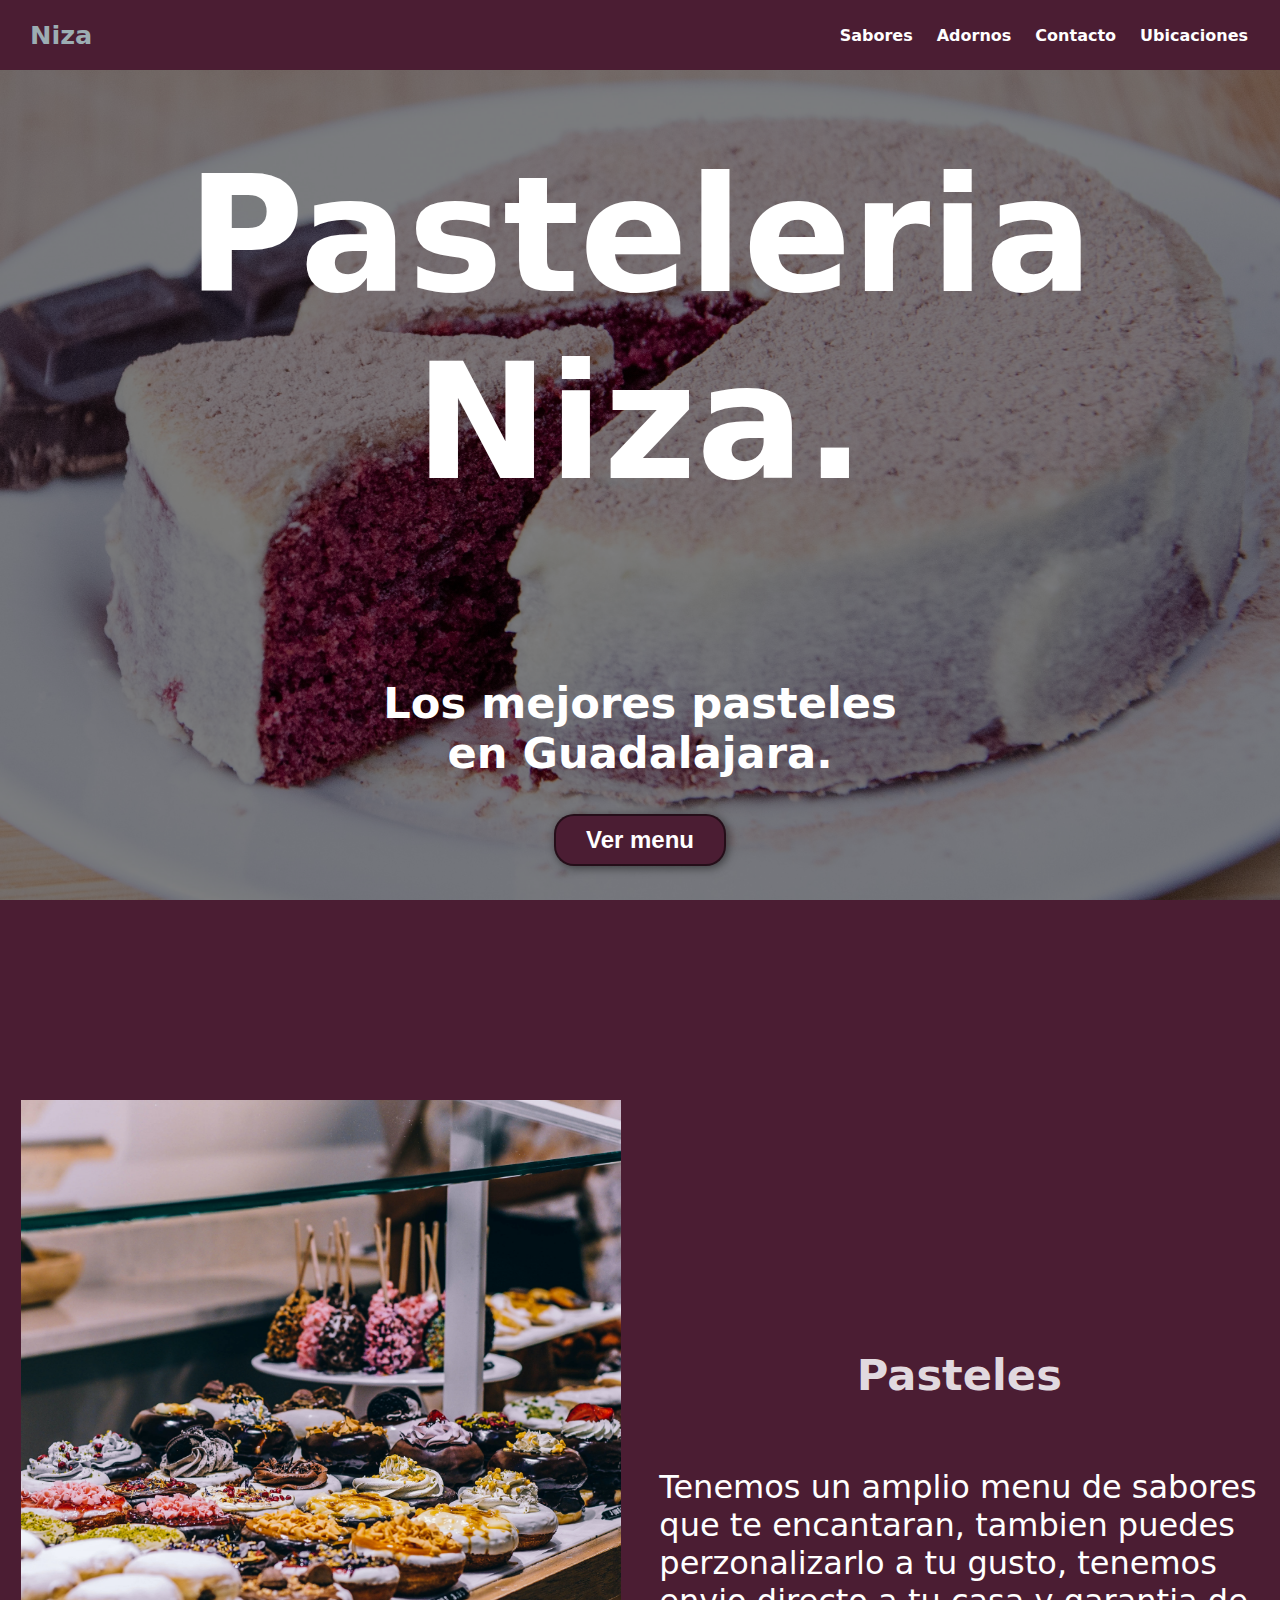
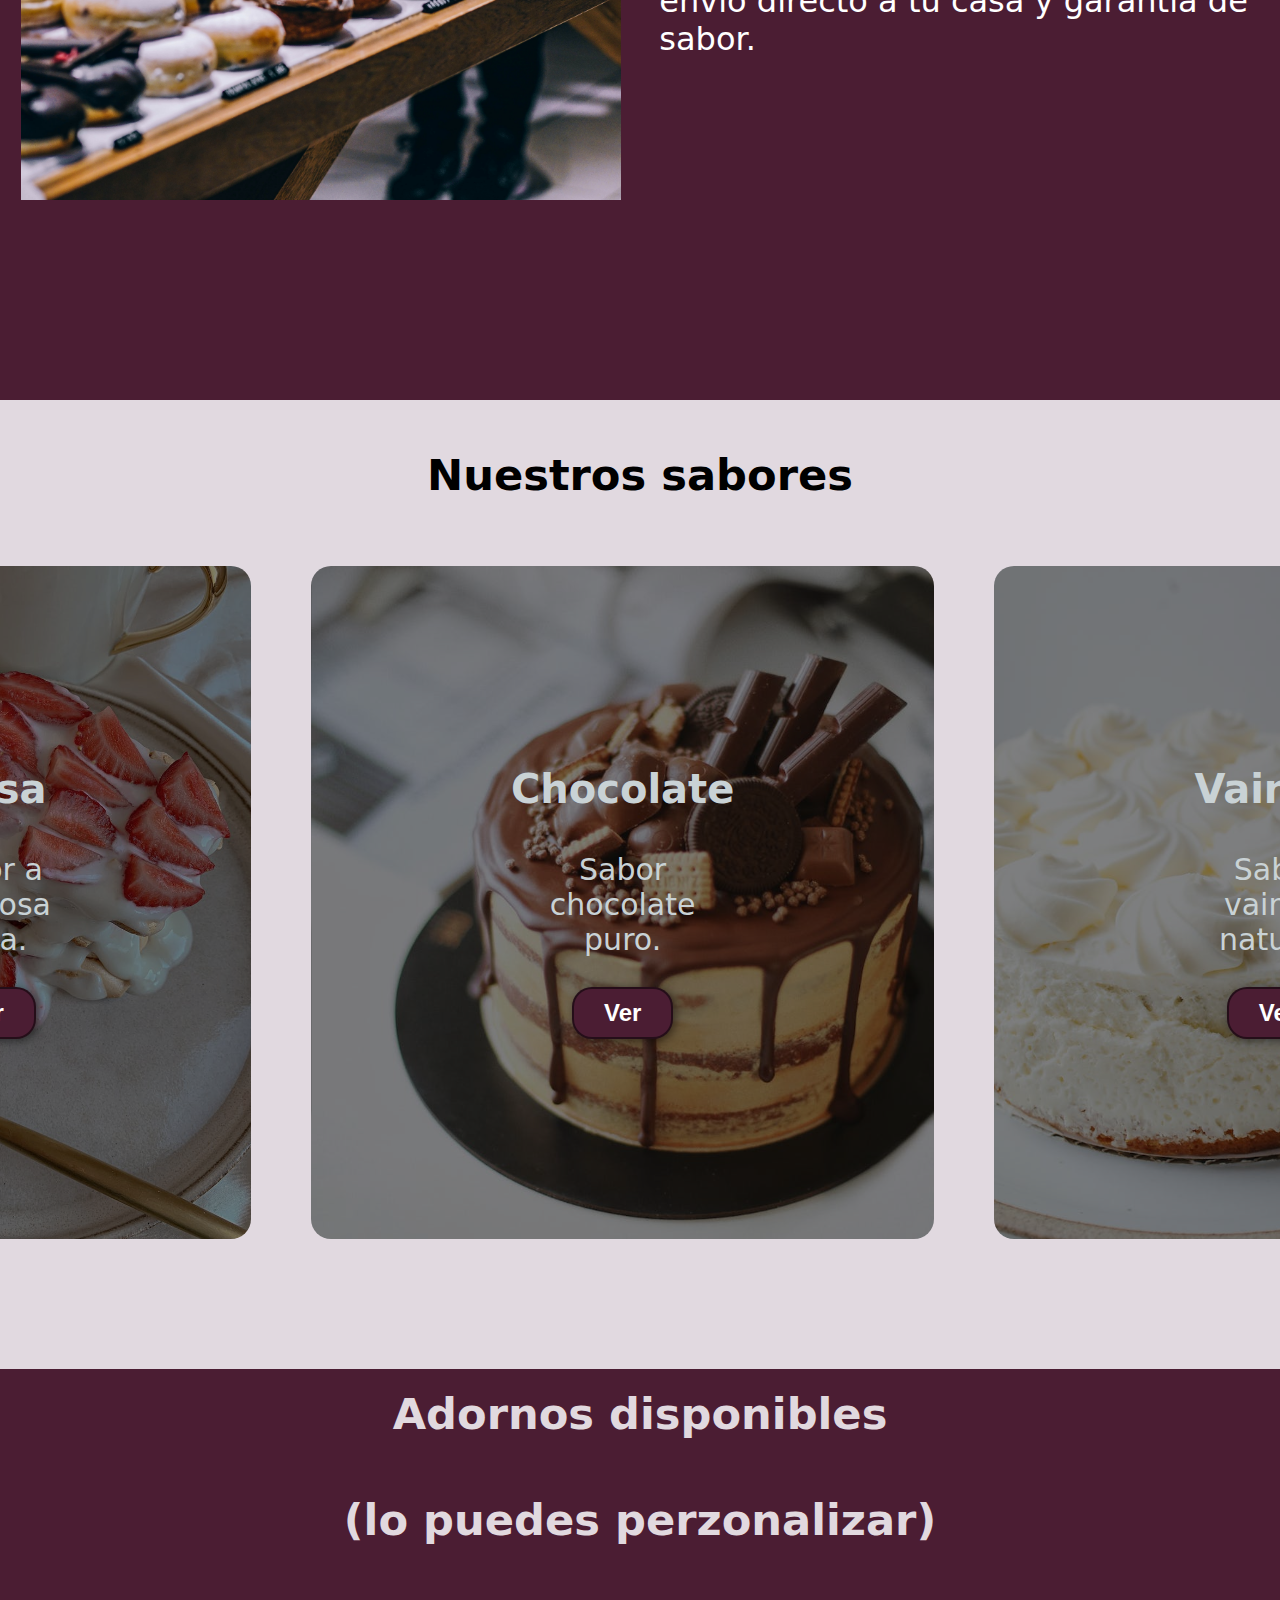
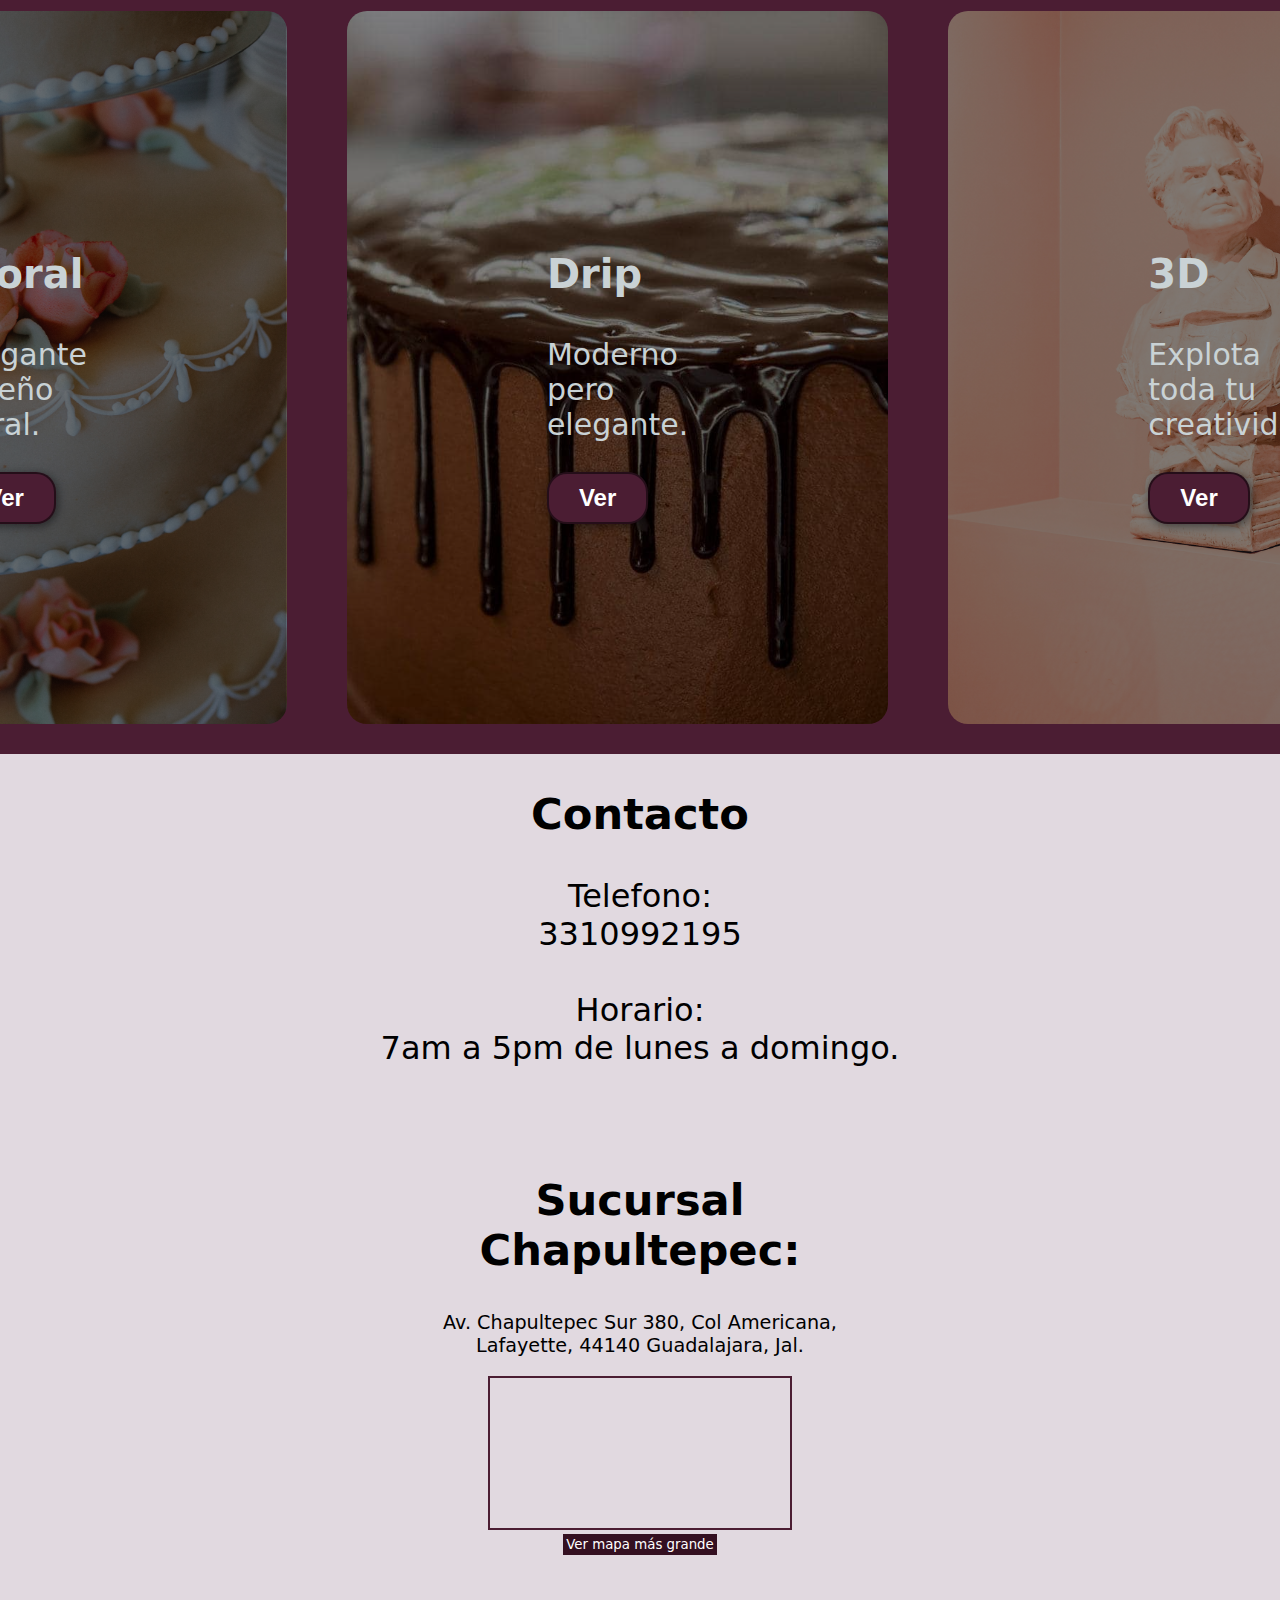
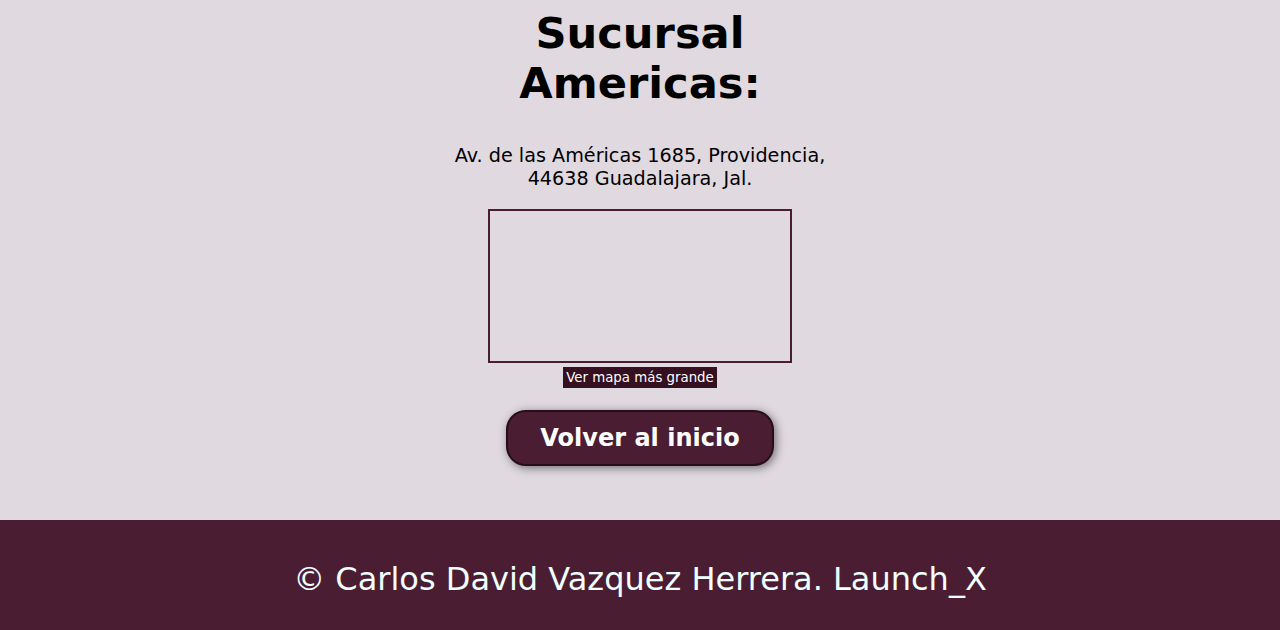
==== commit 50788dca: "se agrego al index el menu de adornos" ====
--- a/index.html
+++ b/index.html
@@ -4,6 +4,7 @@
     <meta charset="UTF-8">
     <meta http-equiv="X-UA-Compatible" content="IE=edge">
     <meta name="viewport" content="width=device-width, initial-scale=1.0">
+    <meta name="thema-color" content="#4b1d33">
     <link rel="shortcut icon" href="./img/favicon.png">
     <link rel="stylesheet" href="./css/estilos_index.css">
     <title>Niza</title>
@@ -14,7 +15,8 @@
         <div class="container">
             <p class="logo">Niza</p>
             <nav>
-                <a href="#Menusabores">Menu</a>
+                <a href="#Menusabores">Sabores</a>
+                <a href="#menuAdornos">Adornos</a>
                 <a href="#envios">Contacto</a>
                 <a href="#sucursales">Ubicaciones</a>
             </nav>
@@ -42,7 +44,7 @@
     <!--Menu de sabores-->
     <section id="menuSabores">
         <div class="container">
-            <h2 id="Menusabores">Menu de sabores</h2>
+            <h2 id="Menusabores">Nuestros sabores</h2>
                 <div class="sabores">
                     <div class="carta">
                         <h3>Fresa</h3>
@@ -60,6 +62,31 @@
                         <button><a href="./html/pedidios.html">Ver</a></button>
                     </div>
                 </div>
+        </div>
+    </section>
+
+    <!--Menu de Adornos-->
+    <section id="menuAdornos">
+        <div class="adornos">
+            <h2 id="MenuAdornos">Adornos disponibles</h2>
+            <h2 id="MenuAdornos">(lo puedes perzonalizar)</h2>
+            <div class="sabores">
+                <div class="carta2">
+                    <h3>Floral</h3>
+                    <p>Elegante diseño floral.</p>
+                    <button><a href="./html/pedidios.html">Ver</a></button>
+                </div>
+                <div class="carta2">
+                    <h3>Drip</h3>
+                    <p>Moderno pero elegante.</p>
+                    <button><a href="./html/pedidios.html">Ver</a></button>
+                </div>
+                <div class="carta2">
+                    <h3>3D</h3>
+                    <p>Explota toda tu creatividad.</p>
+                    <button><a href="./html/pedidios.html">Ver</a></button>
+                </div>
+            </div>
         </div>
     </section>
 
--- a/css/estilos_index.css
+++ b/css/estilos_index.css
@@ -161,6 +161,60 @@
     padding: 100px 12px;
     padding-top: 50px;
 }
+#menuAdornoss {
+    background-color: #e1d9e0;
+    text-align: center;
+
+}
+
+#menuAdornos .container {
+    padding: 0px 12px;
+    padding-top: 100px;
+}
+
+#menuAdornos h2 {
+    padding-top: 20px;
+}
+
+#menuAdornoss p {
+    display: none;
+    font-size: 3.2em;
+}
+
+#menuAdornos .carta2 {
+    background-position: center center;
+    background-size: cover;
+    color: rgb(201, 210, 213);
+    padding: 50px;
+    margin: 30px;
+    border-radius: 20px;
+}
+
+.carta2:first-child {
+    background-image: linear-gradient(0deg,
+            rgba(0, 0, 0, 0.5),
+            rgba(0, 0, 0, 0.5)), url("../img/pastel-floral.jpg");
+
+}
+
+.carta2:nth-child(2) {
+    background-image: linear-gradient(0deg,
+            rgba(0, 0, 0, 0.5),
+            rgba(0, 0, 0, 0.5)), url("../img/pastel-drip.jpg");
+}
+
+
+.carta2:nth-child(3) {
+    background-image: linear-gradient(0deg,
+            rgba(0, 0, 0, 0.5),
+            rgba(0, 0, 0, 0.5)), url("../img/pastel-3d.jpg");
+}
+
+#menuAdornos .container {
+    text-align: center;
+    padding: 100px 12px;
+    padding-top: 50px;
+}
 
 #envios {
     display: flex;
@@ -251,5 +305,29 @@
     #sabores .container{
         text-align: initial;
     }
+        #menuAdornos .sabores {
+            display: flex;
+            justify-content: center;
+        }
     
+        #menuAdornos p {
+            display: block;
+            margin-bottom: 30px;
+            font-size: 30px;
+        }
+    
+        #menuAdornos h2 {
+            margin-top: 0;
+            text-align: center;
+            color: #e1d9df;
+        }
+    
+        #menuAdornos .carta2 {
+            padding: 200px;
+            background-size: cover;
+        }
+    
+        #adornos .container {
+            text-align: initial;
+        }
 }